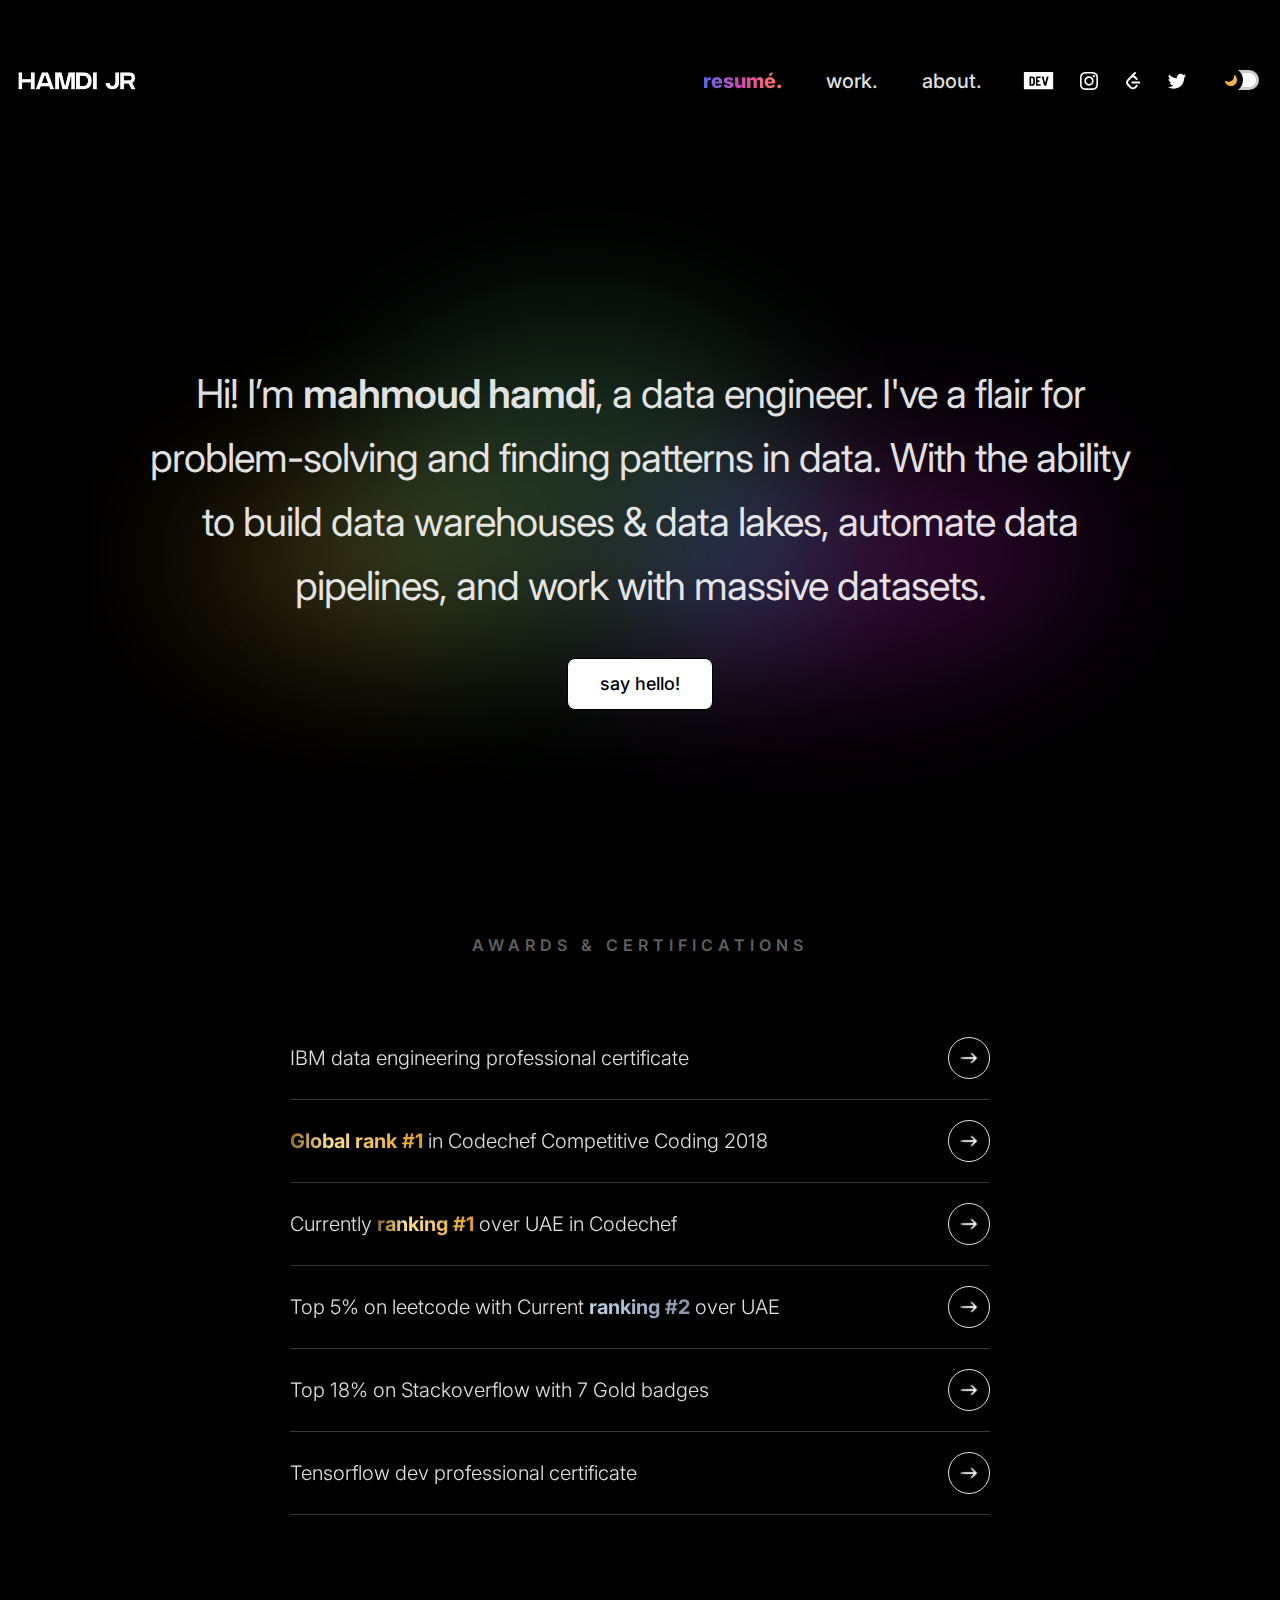
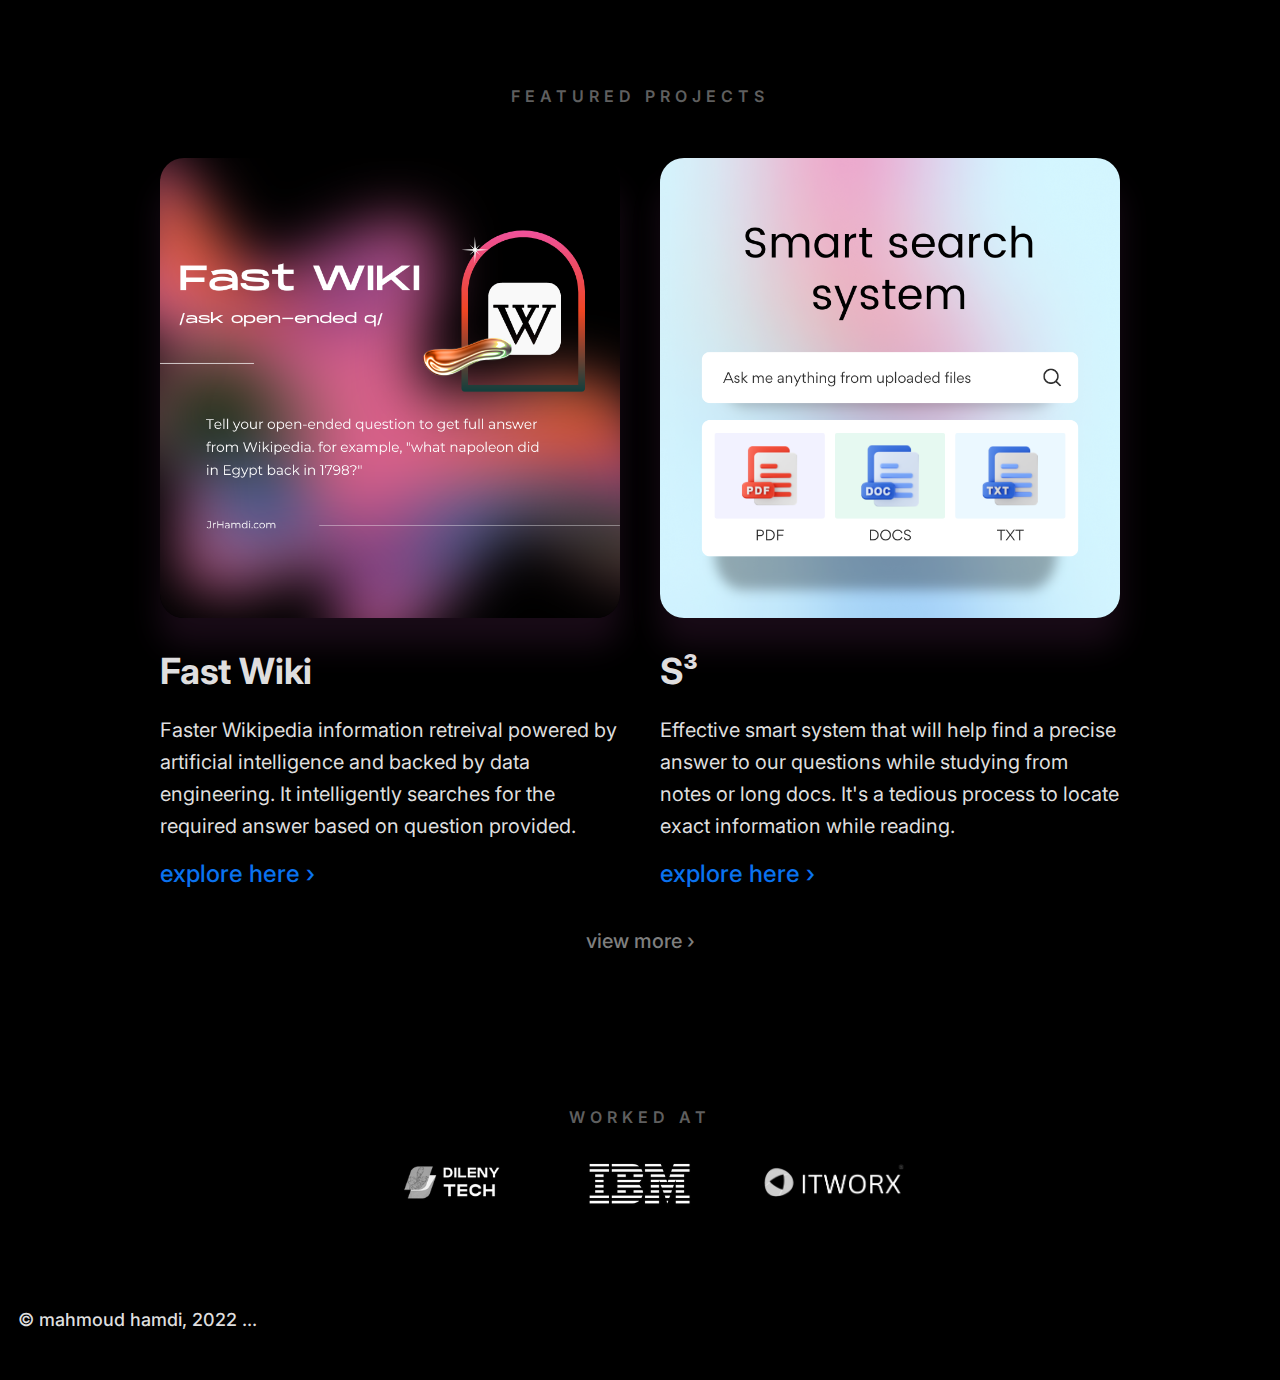
==== portfolio/index.html @ 4c2a1a15 "first commit" ====
<!DOCTYPE html>
<html lang="en">

<head>
  <meta charSet="utf-8">
  <meta http-equiv="x-ua-compatible" content="ie=edge">
  <meta name="viewport" content="width=device-width, initial-scale=1, shrink-to-fit=no">
  <style data-href="/styles.932ca97d5b277d917870.css" id="gatsby-global-css">
    @import url(https://fonts.googleapis.com/css2?family=Inter:wght@300;400;500;600;800;900&display=swap);

    :root {
      --emo: cubic-bezier(.4, 0, .2, 1);
      --emo-in-out: cubic-bezier(.4, 0, .2, 1);
      --emo-out: cubic-bezier(0, .2, .2, 1)
    }

    body {
      --bg: #000;
      --textNormal: hsla(0, 0%, 100%, 0.88);
      --textTitle: #fff;
      --textLink: #ff0;
      --brand: url(images/realvjy-black.png) top right/112px 21px no-repeat;
      --hr: hsla(0, 0%, 100%, 0.2);

      background-color: var(--bg);
      --image-filter: invert(1);
      --native: #fff;
      --border-alpha: rgba(0, 0%, 100%, 0.1)
    }

    body.dark {
      -webkit-font-smoothing: antialiased;
      --bg: #fff;
      --textNormal: #222;
      --textTitle: #222;
      --textLink: #00f;
      --brand: url(images/realvjy-white.png) top right/112px 21px no-repeat;
      --hr: rgba(0, 0, 0, 0.2);

      --image-filter: invert(0);
      --native: #000;
      --border-alpha: hsla(0, 0, 0, 0.1)
    }

    a,
    abbr,
    acronym,
    address,
    applet,
    article,
    aside,
    audio,
    b,
    big,
    blockquote,
    body,
    canvas,
    caption,
    center,
    cite,
    code,
    dd,
    del,
    details,
    dfn,
    div,
    dl,
    dt,
    em,
    embed,
    fieldset,
    figcaption,
    figure,
    footer,
    form,
    h1,
    h2,
    h3,
    h4,
    h5,
    h6,
    header,
    hgroup,
    html,
    i,
    iframe,
    img,
    ins,
    kbd,
    label,
    legend,
    li,
    mark,
    menu,
    nav,
    object,
    ol,
    output,
    p,
    pre,
    q,
    ruby,
    s,
    samp,
    section,
    small,
    span,
    strike,
    strong,
    sub,
    summary,
    sup,
    table,
    tbody,
    td,
    tfoot,
    th,
    thead,
    time,
    tr,
    tt,
    u,
    ul,
    var,
    video {
      margin: 0;
      padding: 0;
      border: 0;
      font-size: 100%;
      font: inherit;
      color: var(--textNormal);
      vertical-align: baseline
    }

    article,
    aside,
    details,
    figcaption,
    figure,
    footer,
    header,
    hgroup,
    menu,
    nav,
    section {
      display: block
    }

    body {
      line-height: 1
    }

    ol,
    ul {
      list-style: none
    }

    blockquote,
    q {
      quotes: none
    }

    blockquote:after,
    blockquote:before,
    q:after,
    q:before {
      content: "";
      content: none
    }

    table {
      border-collapse: collapse;
      border-spacing: 0
    }

    body,
    html {
      font-family: Inter, sans-serif;
      font-weight: 300;
      width: 100%;
      height: 100%
    }

    h1,
    h2,
    h3,
    h4,
    h5,
    h6 {
      line-height: 120%
    }

    p {
      line-height: 160%
    }

    a {
      text-decoration: none;
      transition: all .2s ease
    }

    img {
      vertical-align: middle
    }

    .gradient {
      background-size: 100%;
      background-repeat: repeat;
      display: inline-block;
      -webkit-background-clip: text;
      -webkit-text-fill-color: transparent;
      -moz-background-clip: text;
      -moz-text-fill-color: transparent
    }

    .gradient.blue {
      background-color: #566cec;
      background-image: linear-gradient(90deg, #4ab1f1, #566cec 25%, #d749af 75%, #ff7c51)
    }

    .gradient.pink {
      background-color: #d749af;
      background-image: linear-gradient(90deg, #566cec, #d749af 25%, #ff7c51 75%, #f2b14d)
    }

    .gradient.orange {
      background-color: #ff7c51;
      background-image: linear-gradient(90deg, #d749af, #ff7c51 25%, #f2b14d 75%, #6bbba6)
    }

    .gradient.yellow {
      background-color: #6bbba6;
      background-image: linear-gradient(90deg, #ff7c51, #f2b14d 25%, #6bbba6 75%, #4ab1f1)
    }

    .gradient.nft {
      background-color: #6bbba6;
      background-image: linear-gradient(90deg, #566cec, #d749af 50%, #ff7c51);
      font-weight: 800
    }

    .container {
      max-width: 1440px;
      margin: 0 auto;
      position: relative
    }

    @media (max-width:48rem) {
      .container {
        width: 100%
      }
    }

    section {
      position: relative
    }

    .animated {
      display: flex;
      align-items: center;
      justify-content: center
    }

    .animated span {
      opacity: 0;
      overflow: hidden;
      position: absolute;
      width: 100%;
      height: 100%;
      vertical-align: middle;
      text-align: center;
      left: 0;
      top: 0;
      -webkit-animation: topToBottom 8s infinite;
      animation: topToBottom 8s infinite
    }

    .animated span:nth-child(2) {
      -webkit-animation-delay: 2s;
      animation-delay: 2s
    }

    .animated span:nth-child(3) {
      -webkit-animation-delay: 4s;
      animation-delay: 4s
    }

    .animated span:nth-child(4) {
      -webkit-animation-delay: 6s;
      animation-delay: 6s
    }

    @-webkit-keyframes topToBottom {

      0%,
      20% {
        opacity: 1
      }

      20.01%,
      to {
        opacity: 0
      }
    }

    @keyframes topToBottom {

      0%,
      20% {
        opacity: 1
      }

      20.01%,
      to {
        opacity: 0
      }
    }

    .hero {
      background: url(fonts/g-bg.svg) 50% no-repeat;
      background-size: 1100px auto;
      padding-bottom: 120px
    }

    @media (max-width:30rem) {
      .hero {
        padding-bottom: 50px;
        background-size: 800px auto
      }
    }

    .hero .hero-wrap {
      text-align: center;
      padding: 24px
    }

    .hero .hero-wrap .tagline {
      position: relative;
      display: block;
      height: 200px
    }

    @media (max-width:30rem) {
      .hero .hero-wrap .tagline {
        height: 120px
      }
    }

    .hero .hero-wrap .tagline .title {
      font-size: 140px;
      display: block;
      height: auto;
      position: relative;
      font-weight: 800;
      height: 100%;
      line-height: 200px;
      letter-spacing: -4px
    }

    @media (max-width:30rem) {
      .hero .hero-wrap .tagline .title {
        font-size: 54px;
        letter-spacing: -2px;
        line-height: 120px
      }
    }

    .hero .hero-wrap .short-info p {
      font-size: 40px;
      max-width: 1000px;
      margin: 0 auto;
      letter-spacing: -1px;
      line-height: 160%;
      font-weight: 400
    }

    @media (max-width:30rem) {
      .hero .hero-wrap .short-info p {
        font-size: 20px;
        letter-spacing: -.5px
      }
    }

    .hero .hero-wrap .short-info p a {
      font-weight: 600
    }

    .hero .hero-wrap .short-info p a:hover {
      opacity: .8
    }

    .header_section {
      padding-top: 24px
    }

    .header_section nav {
      display: flex;
      justify-content: space-between;
      padding: 40px 18px;
      align-items: center
    }

    @media (max-width:30rem) {
      .header_section nav {
        justify-content: center;
        flex-wrap: wrap;
        padding: 20px 18px
      }
    }

    .header_section nav .brand {
      padding: 6px 0
    }

    .header_section nav .brand path.col-native {
      transition: 1s;
      fill: var(--native)
    }

    .header_section nav .brand svg {
      transition: all .25s cubic-bezier(.02, .01, .47, 1);
      height: 22px;
      width: auto;
      fill: var(--native)
    }

    .header_section nav .brand svg use {
      transition: 3s;
      opacity: 0
    }

    .header_section nav .brand svg:hover use {
      opacity: 1
    }

    .header_section nav .brand svg .native-logo path {
      fill: var(--native)
    }

    .header_section nav .brand svg .native-logo:hover {
      opacity: 0
    }

    .header_section nav .brand svg .gradient-logo {
      transition: all .25s cubic-bezier(.02, .01, .47, 1);
      opacity: 0
    }

    .header_section nav .brand svg .gradient-logo:hover {
      opacity: 1
    }

    .header_section nav .brand img {
      height: 22px;
      -webkit-filter: var(--image-filter);
      filter: var(--image-filter);
      transition: all .25s cubic-bezier(.02, .01, .47, 1)
    }

    .header_section nav .brand:hover {
      opacity: .9
    }

    .header_section nav .menu {
      display: flex;
      justify-content: space-between;
      vertical-align: middle;
      align-items: center
    }

    @media (max-width:30rem) {
      .header_section nav .menu {
        justify-content: center;
        flex-wrap: nowrap;
        margin-top: 20px
      }
    }

    .header_section nav .menu ul {
      padding: 0;
      font-size: 0;
      display: flex;
      justify-content: center
    }

    .header_section nav .menu ul>li {
      display: list-item;
      font-weight: 500
    }

    .header_section nav .menu ul>li a {
      display: block
    }

    .header_section nav .menu ul>li.active {
      font-weight: 700
    }

    .header_section nav .menu .menu-links {
      overflow: hidden
    }

    .header_section nav .menu .menu-links li {
      font-size: 20px;
      line-height: normal;
      margin: 0 22px
    }

    @media (max-width:30rem) {
      .header_section nav .menu .menu-links li {
        margin: 0 12px
      }
    }

    .header_section nav .menu .menu-links li a {
      line-height: normal
    }

    .header_section nav .menu .menu-links li a:hover {
      opacity: .7
    }

    @media (max-width:30rem) {
      .header_section nav .menu .menu-social {
        position: fixed;
        bottom: 0;
        z-index: 1111;
        background: var(--bg);
        width: 100%;
        padding: 16px;
        margin-top: 20px;
        box-shadow: 0 24px 48px rgba(0, 0, 0, .18)
      }
    }

    .header_section nav .menu .menu-social li a {
      line-height: 0;
      margin-left: 12px;
      padding: 7px;
      opacity: 1
    }

    @media (max-width:30rem) {
      .header_section nav .menu .menu-social li a {
        padding: 12px
      }
    }

    .header_section nav .menu .menu-social li a img {
      height: 18px;
      -webkit-filter: var(--image-filter);
      filter: var(--image-filter)
    }

    .header_section nav .menu .menu-social li a:hover {
      opacity: .7
    }

    .intro-image {
      position: absolute;
      bottom: 0;
      right: 0;
      width: 50%;
      overflow: hidden;
      z-index: -1
    }

    .intro-image img {
      width: 100%
    }

    .btns {
      margin-top: 40px
    }

    .btns.h-btns {
      display: flex
    }

    .btns .btn {
      display: inline-block;
      padding: 16px 32px;
      font-family: Inter, sans-serif;
      font-weight: 500;
      font-size: 18px;
      color: var(--bg);
      background: var(--native);
      border: 1px solid #000;
      border-radius: 8px
    }

    .btns .btn:hover {
      background: #fff;
      color: #000
    }

    @media (max-width:30rem) {
      .btns.h-btns {
        flex-direction: column;
        margin-top: 30px
      }

      .btns.h-btns .btn {
        width: -webkit-fit-content;
        width: -moz-fit-content;
        width: fit-content;
        margin-bottom: 20px
      }
    }

    .general,
    .nfts,
    .story {
      margin-bottom: 100px
    }

    .work .work-wrap {
      display: flex;
      flex-flow: wrap;
      align-items: center
    }

    .work .work-wrap .perm-box {
      max-width: 700px;
      margin: 0 auto
    }

    .work .work-wrap .perm-box .perm {
      padding: 20px 48px;
      margin-top: 50px
    }

    .work .work-wrap .perm-box .perm h1 {
      font-size: 36px;
      font-weight: 600;
      font-family: Inter, sans-serif;
      line-height: 130%;
      transition-timing-function: cubic-bezier(.4, 0, .2, 1);
      transition-property: color;
      transition-duration: .5s
    }

    @media (max-width:30rem) {
      .work .work-wrap .perm-box .perm h1 {
        font-size: 24px
      }
    }

    .work .work-wrap .perm-box .perm p {
      font-size: 20px;
      line-height: 150%;
      margin-top: 16px;
      margin-bottom: 12px;
      transition-timing-function: cubic-bezier(.4, 0, .2, 1);
      transition-property: -webkit-transform;
      transition-property: transform;
      transition-property: transform, -webkit-transform;
      transition-duration: .5s
    }

    @media (max-width:30rem) {
      .work .work-wrap .perm-box .perm p {
        font-size: 16px
      }
    }

    .work .work-wrap .story-box {
      max-width: 700px;
      margin: 0 auto
    }

    .work .work-wrap .story-box .story-title .article {
      display: block;
      padding: 48px;
      margin-bottom: 10px;
      border: 1px solid transparent;
      transition-timing-function: cubic-bezier(.4, 0, .2, 1);
      transition-property: border;
      transition-duration: .5s
    }

    @media (max-width:30rem) {
      .work .work-wrap .story-box .story-title .article {
        padding: 36px
      }
    }

    .work .work-wrap .story-box .story-title .article h1 {
      font-size: 36px;
      font-weight: 600;
      font-family: Inter, sans-serif;
      line-height: 130%;
      transition-timing-function: cubic-bezier(.4, 0, .2, 1);
      transition-property: color;
      transition-duration: .5s
    }

    @media (max-width:30rem) {
      .work .work-wrap .story-box .story-title .article h1 {
        font-size: 24px
      }
    }

    .work .work-wrap .story-box .story-title .article p {
      font-size: 20px;
      line-height: 150%;
      margin-top: 16px;
      margin-bottom: 12px;
      transition-timing-function: cubic-bezier(.4, 0, .2, 1);
      transition-property: -webkit-transform;
      transition-property: transform;
      transition-property: transform, -webkit-transform;
      transition-duration: .5s
    }

    @media (max-width:30rem) {
      .work .work-wrap .story-box .story-title .article p {
        font-size: 16px
      }
    }

    .work .work-wrap .story-box .story-title .article .meta {
      display: flex;
      flex-direction: row
    }

    .work .work-wrap .story-box .story-title .article .meta h4 {
      color: rgba(0, 0, 0, .3);
      font-size: 16px;
      font-weight: 400
    }

    @media (max-width:30rem) {
      .work .work-wrap .story-box .story-title .article .meta h4 {
        font-size: 12px
      }
    }

    .work .work-wrap .story-box .story-title .article:hover {
      background: var(--bg);
      border: 1px solid var(--border-alpha)
    }

    .work .work-wrap .story-box .story-title .article:hover h1 {
      color: #0a72ef
    }

    .work .work-wrap .work-box {
      width: 33.33%
    }

    @media (max-width:30rem) {
      .work .work-wrap .work-box {
        width: 100%
      }
    }

    .work .work-wrap .work-box .work-title {
      padding: 24px 18px
    }

    .work .work-wrap .work-box .work-title .thumb {
      display: block;
      position: relative;
      transition: all .3s var(--emo-in-out) !important
    }

    .work .work-wrap .work-box .work-title .thumb img {
      width: 100%;
      border-radius: 24px
    }

    .work .work-wrap .work-box .work-title .thumb .work-sum {
      position: absolute;
      top: 0;
      right: 0;
      height: 100%;
      width: 100%;
      display: flex;
      justify-content: center;
      flex-direction: column
    }

    .work .work-wrap .work-box .work-title .thumb .work-sum .txt {
      padding: 0 12px;
      text-align: center;
      line-height: 110px;
      opacity: 0;
      transition: all .3s var(--emo-in-out) !important
    }

    .work .work-wrap .work-box .work-title .thumb .work-sum .txt h3 {
      font-size: 28px;
      color: #fff;
      font-weight: 500;
      margin-bottom: 5px;
      font-family: Inter, sans-serif;
      letter-spacing: -1px
    }

    .work .work-wrap .work-box .work-title .thumb .work-sum .txt h4 {
      font-weight: 300;
      color: #fff;
      font-size: 22px;
      margin-top: 5px
    }

    .work .work-wrap .work-box .work-title .thumb .work-sum .txt span {
      color: #fff
    }

    .work .work-wrap .work-box .work-title .thumb:hover {
      -webkit-transform: scale3d(1.06, 1.06, 1.06);
      transform: scale3d(1.06, 1.06, 1.06);
      z-index: 1000;
      position: relative;
      background: none
    }

    .work .work-wrap .work-box .work-title .thumb:hover img {
      -webkit-filter: brightness(.4);
      filter: brightness(.4);
      box-shadow: 0 32px 64px rgba(0, 0, 0, .3)
    }

    .work .work-wrap .work-box .work-title .thumb:hover .txt {
      line-height: 130%;
      opacity: 1
    }

    .section-info {
      padding: 18px;
      text-align: center;
      margin-bottom: 60px
    }

    @media (max-width:30rem) {
      .section-info {
        margin-bottom: 20px
      }
    }

    .section-info h1 {
      font-family: Inter, sans-serif;
      font-weight: 800;
      font-size: 100px;
      letter-spacing: -5px;
      margin-bottom: 20px;
      margin-top: 100px
    }

    @media (max-width:30rem) {
      .section-info h1 {
        font-size: 48px;
        margin-top: 30px;
        letter-spacing: -1px
      }
    }

    .section-info p {
      font-size: 28px;
      line-height: 160%;
      max-width: 800px;
      font-weight: 400;
      letter-spacing: -.5px;
      margin: 24px auto 0
    }

    @media (max-width:30rem) {
      .section-info p {
        font-size: 20px
      }
    }

    .footer-wrap {
      padding: 50px 18px;
      display: flex;
      justify-content: space-between
    }

    .footer-wrap .credit h4,
    .footer-wrap .quote h4 {
      font-weight: 500;
      font-size: 18px
    }

    .footer-wrap .quote h4 {
      color: #5f5f5f
    }

    @media (max-width:30rem) {
      .footer-wrap {
        justify-content: center;
        flex-wrap: wrap;
        flex-direction: column;
        text-align: center
      }

      .footer-wrap .credit {
        margin-bottom: 20px
      }
    }

    .story-sub {
      max-width: 700px;
      margin: 30px auto
    }

    .story-sub .see-all {
      padding: 10px 48px 48px;
      text-align: center;
      justify-content: center;
      margin: 0
    }

    .story-sub .see-all .btn {
      margin: 0
    }

    .story-sub .form {
      padding: 48px;
      border: 1px solid var(--border-alpha);
      box-shadow: 0 24px 48px rgba(0, 0, 0, .1);
      border-radius: 24px
    }

    .story-sub .form .newsletter {
      display: flex;
      flex-direction: row;
      margin-top: 30px
    }

    @media (max-width:30rem) {
      .story-sub .form .newsletter {
        flex-direction: column
      }
    }

    .story-sub .form .newsletter .mc-field-group {
      width: 70%
    }

    @media (max-width:30rem) {
      .story-sub .form .newsletter .mc-field-group {
        width: 100%
      }
    }

    .story-sub .form .newsletter .mc-field-group .inputbox {
      width: 100%;
      display: flex
    }

    .story-sub .form .newsletter .mc-field-group .inputbox .email {
      padding: 16px 24px;
      border-top-left-radius: 12px;
      border-bottom-left-radius: 12px;
      font-family: Inter, sans-serif;
      font-weight: 400;
      font-size: 20px;
      border: 1px solid #ccc;
      resize: vertical;
      color: #000;
      width: 100%;
      flex-grow: 1;
      -webkit-appearance: none;
      appearance: none
    }

    .story-sub .form .newsletter .sub-action {
      display: block;
      width: 30%
    }

    @media (max-width:30rem) {
      .story-sub .form .newsletter .sub-action {
        width: 100%
      }
    }

    .story-sub .form .newsletter .sub-action .sub-button {
      padding: 16px 24px;
      font-family: Inter, sans-serif;
      font-weight: 400;
      border-top-right-radius: 12px;
      border-bottom-right-radius: 12px;
      font-size: 20px;
      width: 100%;
      background-color: var(--native);
      color: var(--bg);
      border: 1px solid var(--native);
      -webkit-appearance: none;
      appearance: none;
      cursor: pointer
    }

    @media (max-width:30rem) {
      .story-sub .form .newsletter .sub-action .sub-button {
        margin-top: 20px
      }
    }

    .story-sub .form h1 {
      font-size: 40px;
      font-weight: 700;
      font-family: Inter, sans-serif;
      line-height: 130%;
      letter-spacing: -2px;
      transition-timing-function: cubic-bezier(.4, 0, .2, 1);
      transition-property: color;
      transition-duration: .5s
    }

    @media (max-width:30rem) {
      .story-sub .form h1 {
        font-size: 32px
      }
    }

    .story-sub .form p {
      font-size: 22px;
      line-height: 150%;
      margin-top: 10px
    }

    @media (max-width:30rem) {
      .story-sub .form p {
        font-size: 18px
      }
    }

    .blue-link {
      font-weight: 600
    }

    .blue-link:hover {
      background: transparent;
      color: #0a72ef
    }

    .normal-link,
    strong {
      font-weight: 600
    }

    .social-profile {
      margin-top: 20px;
      margin-bottom: 40px
    }

    .social-profile .contact-social {
      display: flex;
      justify-content: space-between
    }

    @media (max-width:30rem) {
      .social-profile .contact-social {
        flex-wrap: wrap;
        justify-content: center
      }
    }

    .social-profile .contact-social>li {
      display: inline-flex;
      margin-top: 10px
    }

    .social-profile .contact-social>li a {
      display: block;
      padding: 10px
    }

    .social-profile .contact-social>li a img {
      width: 30px;
      transition: all .25s cubic-bezier(.02, .01, .47, 1);
      -webkit-filter: var(--image-filter);
      filter: var(--image-filter)
    }

    @media (max-width:30rem) {
      .social-profile .contact-social>li a img {
        width: 24px
      }
    }

    .social-profile .contact-social>li a:hover {
      opacity: .8
    }

    main {
      min-height: 100vh;
      display: flex;
      flex-direction: column;
      position: relative
    }

    .error-box {
      padding: 18px;
      text-align: center
    }

    .error-box h1 {
      font-size: 54px;
      font-family: Inter, sans-serif;
      margin: 24px
    }

    @media (max-width:30rem) {
      .error-box h1 {
        font-size: 40px
      }
    }

    .error-box h1 p {
      line-height: 160%
    }

    .error-box img {
      width: 100%
    }

    .contact-box {
      margin: 0 auto
    }

    .cover-img {
      width: 100%
    }

    .general .general-wrap .other-work {
      padding-top: 48px;
      text-align: center;
      margin-top: 100px
    }

    .general .general-wrap .other-work ul {
      display: flex;
      justify-content: center;
      margin-top: 24px
    }

    @media (max-width:30rem) {
      .general .general-wrap .other-work ul {
        flex-direction: column
      }
    }

    .general .general-wrap .other-work ul>li {
      flex-direction: row;
      margin: 12px;
      font-size: 24px;
      font-weight: 600
    }

    .general .general-wrap .other-work h1 {
      font-size: 18px;
      font-weight: 500
    }

    .general .general-wrap .text-box {
      max-width: 700px;
      margin: 0 auto
    }

    .general .general-wrap .text-box .text {
      padding: 20px 48px
    }

    .general .general-wrap .text-box .text h3 {
      font-size: 22px;
      margin-top: 32px;
      margin-bottom: 18px
    }

    .general .general-wrap .text-box .text p {
      font-size: 20px;
      line-height: 170%;
      margin-bottom: 24px
    }

    .general .general-wrap .text-box .text p a {
      font-weight: 600
    }

    .general .general-wrap .text-box .text ul li {
      padding: 4px 0
    }

    .general .general-wrap .text-box .text ul li a {
      line-height: 150%;
      font-weight: 600;
      background: none;
      font-size: 22px
    }

    .general .general-wrap .text-box .text ul li a img {
      margin-right: 8px;
      height: 20px;
      width: 20px;
      vertical-align: middle;
      -webkit-filter: var(--image-filter);
      filter: var(--image-filter)
    }

    .general .general-wrap .text-box .text ul li a:hover {
      color: #0a72ef
    }

    .general .general-wrap .screen-wrap {
      margin-bottom: 48px
    }

    .general .general-wrap .screen-wrap img {
      width: 100%;
      border-radius: 20px;
      box-shadow: 0 24px 48px rgba(0, 0, 0, .18)
    }

    .general .general-wrap .screen-wrap .caption-text {
      max-width: 700px;
      margin: 100px auto 0
    }

    .general .general-wrap .screen-wrap .caption-text h4 {
      font-size: 24px;
      padding: 20px 48px
    }

    .general .general-wrap .screen-wrap .screens {
      display: flex;
      flex-flow: wrap;
      align-items: center;
      justify-content: center
    }

    .general .general-wrap .screen-wrap .screens .screen-full {
      padding: 20px
    }

    .general .general-wrap .screen-wrap .screens .screen-box {
      width: 25%
    }

    @media (max-width:30rem) {
      .general .general-wrap .screen-wrap .screens .screen-box {
        width: 100%
      }
    }

    .general .general-wrap .screen-wrap .screens .screen-box .mock {
      padding: 20px
    }

    .featured,
    .worked {
      display: flex;
      align-items: center;
      max-width: 1000px;
      position: relative;
      margin: 50px auto
    }

    @media (max-width:30rem) {

      .featured,
      .worked {
        margin-top: 24px
      }
    }

    .featured h4,
    .worked h4 {
      font-size: 16px;
      text-transform: uppercase;
      letter-spacing: 5px;
      font-weight: 600;
      margin-top: 32px;
      margin-bottom: 32px;
      text-align: center;
      color: #5f5f5f
    }

    @media (max-width:30rem) {

      .featured h4,
      .worked h4 {
        font-size: 14px;
        margin-bottom: 20px
      }
    }

    .featured .companies h3,
    .worked .companies h3 {
      position: absolute;
      font-size: 32px;
      font-weight: 900;
      z-index: 1;
      left: 50%;
      letter-spacing: -.5px;
      -webkit-transform: translate(-50%, 5px) scale(.95);
      transform: translate(-50%, 5px) scale(.95);
      opacity: 0;
      transition: .7s cubic-bezier(.19, 1, .22, 1);
      line-height: 130%
    }

    .featured .companies ul,
    .worked .companies ul {
      display: flex;
      flex-wrap: wrap;
      align-items: center;
      flex-direction: row;
      transition: all .25s cubic-bezier(.02, .01, .47, 1)
    }

    @media (max-width:30rem) {

      .featured .companies ul,
      .worked .companies ul {
        flex-direction: column
      }
    }

    .featured .companies ul li,
    .worked .companies ul li {
      display: block
    }

    @media (max-width:30rem) {

      .featured .companies ul li,
      .worked .companies ul li {
        margin-bottom: 20px
      }
    }

    .featured .companies ul li img,
    .worked .companies ul li img {
      height: 50px;
      margin-left: 24px;
      margin-right: 24px;
      -webkit-filter: var(--image-filter);
      filter: var(--image-filter)
    }

    @media (max-width:30rem) {

      .featured .companies ul li img,
      .worked .companies ul li img {
        height: 28px
      }
    }

    .featured .companies:hover h3,
    .worked .companies:hover h3 {
      opacity: 1;
      -webkit-transform: translate(-50%, 5px) scale(1);
      transform: translate(-50%, 5px) scale(1)
    }

    .featured .companies:hover ul,
    .worked .companies:hover ul {
      -webkit-transform: scale(.95);
      transform: scale(.95);
      opacity: .5;
      -webkit-filter: blur(15px);
      filter: blur(15px)
    }

    .featured .projects,
    .worked .projects {
      display: flex;
      flex-wrap: wrap
    }

    .featured .projects .project-box,
    .worked .projects .project-box {
      width: 50%;
      flex-direction: column
    }

    @media (max-width:30rem) {

      .featured .projects .project-box,
      .worked .projects .project-box {
        width: 100%
      }
    }

    .featured .projects .project-box .p-wrap,
    .worked .projects .project-box .p-wrap {
      padding: 20px;
      position: relative
    }

    .featured .projects .project-box .p-wrap .new-tag,
    .worked .projects .project-box .p-wrap .new-tag {
      position: absolute;
      top: 40px;
      left: 8px;
      background-color: #566cec;
      background-image: linear-gradient(90deg, #4ab1f1, #566cec 25%, #d749af 75%, #ff7c51);
      color: #fff;
      font-size: 20px;
      font-weight: 700;
      padding: 8px;
      letter-spacing: 4px;
      border-radius: 0 8px 8px 0
    }

    .featured .projects .project-box .p-wrap img,
    .worked .projects .project-box .p-wrap img {
      width: 100%;
      position: relative;
      border-radius: 24px
    }

    .featured .projects .project-box .p-wrap img.bloo,
    .worked .projects .project-box .p-wrap img.bloo {
      box-shadow: 0 28px 32px rgba(125, 216, 255, .3)
    }

    .featured .projects .project-box .p-wrap img.bloo:hover,
    .worked .projects .project-box .p-wrap img.bloo:hover {
      box-shadow: 0 32px 50px rgba(125, 216, 255, .3)
    }

    .featured .projects .project-box .p-wrap img.tdicons,
    .worked .projects .project-box .p-wrap img.tdicons {
      box-shadow: 0 28px 32px rgba(243, 104, 229, .1)
    }

    .featured .projects .project-box .p-wrap img.tdicons:hover,
    .worked .projects .project-box .p-wrap img.tdicons:hover {
      box-shadow: 0 32px 50px rgba(243, 104, 229, .3)
    }

    .featured .projects .project-box .p-wrap img.allura,
    .worked .projects .project-box .p-wrap img.allura {
      box-shadow: 0 28px 32px rgba(54, 21, 246, .3)
    }

    .featured .projects .project-box .p-wrap img.allura:hover,
    .worked .projects .project-box .p-wrap img.allura:hover {
      box-shadow: 0 32px 50px rgba(54, 21, 246, .3)
    }

    .featured .projects .project-box .p-wrap img.illlus,
    .worked .projects .project-box .p-wrap img.illlus {
      box-shadow: 0 28px 32px rgba(242, 201, 86, .3)
    }

    .featured .projects .project-box .p-wrap img.illlus:hover,
    .worked .projects .project-box .p-wrap img.illlus:hover {
      box-shadow: 0 32px 50px rgba(242, 201, 86, .3)
    }

    .featured .projects .project-box .p-wrap h3,
    .worked .projects .project-box .p-wrap h3 {
      margin-top: 32px;
      font-size: 36px;
      font-weight: 700;
      letter-spacing: -.2px
    }

    .featured .projects .project-box .p-wrap p,
    .worked .projects .project-box .p-wrap p {
      margin-top: 20px;
      font-size: 20px;
      font-weight: 400;
      margin-bottom: 20px
    }

    .featured .projects .project-box .p-wrap a,
    .worked .projects .project-box .p-wrap a {
      margin-top: 40px;
      font-size: 24px;
      font-weight: 500;
      color: #0a72ef
    }

    .featured .projects .project-box .p-wrap a:hover,
    .worked .projects .project-box .p-wrap a:hover {
      opacity: .7
    }

    .announce-wrapper .an-details {
      text-align: center;
      padding: 8px 18px
    }

    .announce-wrapper .an-details p {
      color: #fff;
      font-size: 18px;
      line-height: 150%;
      font-weight: 400
    }

    .announce-wrapper .an-details p a {
      color: #fff;
      text-decoration: none
    }

    .announce-wrapper .an-details p a strong {
      font-weight: 600
    }

    .announce-wrapper .an-details p img {
      height: 58px;
      vertical-align: middle
    }

    @media (max-width:30rem) {
      .announce-wrapper .an-details p img {
        display: block;
        margin: 0 auto
      }
    }

    .announce-wrapper.designletter {
      background: #0d38ce
    }

    .announce-wrapper.designletter img {
      height: 22px !important;
      vertical-align: middle
    }

    .announce-wrapper.designletter a:hover {
      background: none
    }

    .announce-wrapper.designletter span {
      color: #fff
    }

    @media (max-width:30rem) {
      .announce-wrapper.designletter span {
        display: none
      }
    }

    .announce-wrapper.ph {
      background: #da552f
    }

    .mode-toggle {
      margin-left: 24px
    }

    @media (max-width:30rem) {
      .mode-toggle {
        margin-left: 12px
      }
    }

    .mode-toggle input[type=checkbox] {
      width: 38px;
      height: 20px;
      background-color: #fff;
      -webkit-appearance: none;
      border-radius: 24px;
      border: 3px solid rgba(0, 0, 0, .2);
      outline: none;
      position: relative;
      font-weight: bolder;
      font-size: 22px
    }

    .mode-toggle input[type=checkbox]:before {
      content: "";
      position: absolute;
      width: 24px;
      height: 24px;
      line-height: 24px;
      text-align: center;
      border-radius: 50%;
      background-color: #000;
      background-image: url(fonts/moon.svg);
      background-repeat: no-repeat;
      background-position: 50%;
      left: -5px;
      top: -5px;
      transition-duration: .5s
    }

    .mode-toggle input:checked[type=checkbox] {
      background-color: rgba(86, 108, 236, .3);
      border: 3px solid rgba(86, 108, 236, .4)
    }

    .mode-toggle input:checked[type=checkbox]:before {
      content: "";
      background-color: #566cec;
      box-shadow: 0 0 8px rgba(242, 177, 77, .8);
      left: 12px;
      transition-duration: .5s;
      color: #555
    }

    .nfts .platform-list {
      justify-content: space-between;
      vertical-align: middle;
      align-items: center;
      margin-top: 16px
    }

    .nfts .platform-list ul {
      display: inline-flex;
      flex-wrap: wrap;
      align-items: center;
      text-align: center
    }

    .nfts .platform-list ul li {
      font-size: 20px;
      font-weight: 500;
      text-align: center
    }

    @media (max-width:30rem) {
      .nfts .platform-list ul li {
        font-size: 16px
      }
    }

    .nfts .platform-list ul li a {
      padding: 16px;
      vertical-align: middle;
      opacity: .7;
      display: flex;
      flex-direction: row
    }

    @media (max-width:30rem) {
      .nfts .platform-list ul li a {
        flex-direction: column;
        font-size: 14px;
        padding: 8px;
        letter-spacing: -.3px
      }
    }

    .nfts .platform-list ul li a img {
      height: 21px;
      margin-right: 8px;
      -webkit-filter: var(--image-filter);
      filter: var(--image-filter)
    }

    @media (max-width:30rem) {
      .nfts .platform-list ul li a img {
        height: 18px
      }
    }

    .nfts .platform-list ul li a:hover {
      opacity: 1
    }

    .nfts .nft-wrap {
      display: flex;
      flex-flow: wrap;
      align-items: center
    }

    .nfts .nft-wrap .nft-box {
      width: 33.33%
    }

    @media (max-width:30rem) {
      .nfts .nft-wrap .nft-box {
        width: 100%
      }
    }

    .nfts .nft-wrap .nft-box .nft-title {
      padding: 24px 18px
    }

    .nfts .nft-wrap .nft-box .nft-title .thumb {
      display: block;
      position: relative;
      transition: all .3s var(--emo-in-out) !important
    }

    .nfts .nft-wrap .nft-box .nft-title .thumb img {
      width: 100%;
      border-radius: 24px;
      transition: all .2s ease
    }

    .nfts .nft-wrap .nft-box .nft-title .thumb img:hover {
      -webkit-filter: brightness(.85);
      filter: brightness(.85);
      box-shadow: 0 32px 64px rgba(0, 0, 0, .05)
    }

    .nfts .nft-wrap .nft-box .nft-title .thumb .nft-sum {
      height: 100%;
      width: 100%;
      display: flex;
      justify-content: center;
      flex-direction: column
    }

    .nfts .nft-wrap .nft-box .nft-title .thumb .nft-sum .txt {
      padding: 16px 0;
      transition: all .3s var(--emo-in-out) !important
    }

    .nfts .nft-wrap .nft-box .nft-title .thumb .nft-sum .txt h5 {
      font-weight: 500;
      color: var(--textNormal);
      font-size: 16px;
      line-height: 130%;
      opacity: .8
    }

    .nfts .nft-wrap .nft-box .nft-title .thumb .nft-sum .txt h5 span {
      color: rgba(95, 95, 95, .8)
    }

    .nfts .nft-wrap .nft-box .nft-title .thumb .nft-sum .txt h2 {
      font-size: 28px;
      color: var(--textNormal);
      font-weight: 800;
      font-family: Inter, sans-serif;
      letter-spacing: -1px;
      line-height: 130%;
      margin-top: 4px
    }

    .nfts .nft-wrap .nft-box .nft-title .thumb .nft-sum .txt h4 {
      font-weight: 500;
      color: var(--textNormal);
      font-size: 18px;
      margin-top: 4px;
      opacity: .8
    }

    .nfts .nft-wrap .nft-box .nft-title .thumb .nft-sum .txt h4 span {
      font-weight: 700;
      opacity: 1 !important
    }

    .nfts .nft-wrap .nft-box .nft-title .thumb:hover {
      z-index: 1000;
      position: relative;
      background: none
    }

    .promotion {
      padding: 24px 20px
    }

    .promotion a {
      transition: all .2s ease
    }

    @media (max-width:30rem) {
      .promotion a .web-promo {
        display: none
      }
    }

    .promotion a .mobile-promo {
      display: none
    }

    @media (max-width:30rem) {
      .promotion a .mobile-promo {
        display: block
      }
    }

    .promotion a img {
      width: 100%;
      border-radius: 12px
    }

    .promotion a:hover img {
      -webkit-transform: scale3d(1.01, 1.01, 1.01);
      transform: scale3d(1.01, 1.01, 1.01)
    }

    .more {
      padding: 25px;
      margin: auto;
    }

    .more a {
      margin-top: 40px;
      font-size: 20px;
      font-weight: 500;
      color: #7f7f7f
    }

    .more a:hover {
      opacity: .7
    }






    .s-center {
      display: -webkit-box;
      display: -webkit-flex;
      display: -ms-flexbox;
      display: flex;
      margin-bottom: 70px;
      -webkit-box-pack: center;
      -webkit-justify-content: center;
      -ms-flex-pack: center;
      justify-content: center;
      -webkit-box-align: center;
      -webkit-align-items: center;
      -ms-flex-align: center;
      align-items: center;
    }

    .c-700 {
      width: 100%;
      max-width: 700px;
      min-height: 50px;
    }

    .list-item-wrapper {
      display: -webkit-box;
      display: -webkit-flex;
      display: -ms-flexbox;
      display: flex;
      margin-bottom: 20px;
      -webkit-box-pack: justify;
      -webkit-justify-content: space-between;
      -ms-flex-pack: justify;
      justify-content: space-between;
      -webkit-box-align: center;
      -webkit-align-items: center;
      -ms-flex-align: center;
      align-items: center;
    }

    .list-item-header {
      font-size: 20px;
      line-height: 1.3em;
    }

    .icon-circle {
      display: -webkit-box;
      display: -webkit-flex;
      display: -ms-flexbox;
      display: flex;
      width: 40px;
      height: 40px;
      -webkit-box-pack: center;
      -webkit-justify-content: center;
      -ms-flex-pack: center;
      justify-content: center;
      -webkit-box-align: center;
      -webkit-align-items: center;
      -ms-flex-align: center;
      align-items: center;
      border-style: solid;
      border-width: 1px;
      border-color: var(--textNormal);
      border-radius: 50%;
    }

    .icon {
      width: 20px;
      -webkit-transform: rotate(45deg);
      -ms-transform: rotate(45deg);
      transform: rotate(45deg);
      -webkit-filter: var(--image-filter);
      filter: var(--image-filter)
    }

    .list-item-outer-wrapper {
      position: static;
      display: -webkit-box;
      display: -webkit-flex;
      display: -ms-flexbox;
      display: flex;
      margin-bottom: 20px;
      -webkit-box-orient: vertical;
      -webkit-box-direction: normal;
      -webkit-flex-direction: column;
      -ms-flex-direction: column;
      flex-direction: column;
      color: var(--textNormal);
      text-decoration: none;
      cursor: pointer;
    }

    .line-small {
      position: absolute;
      left: 0%;
      top: auto;
      right: 0%;
      bottom: 0%;
      z-index: 2;
      height: 1px;
      background-color: var(--textNormal);
      opacity: 1;
    }

    .line-outer-wrapper {
      position: relative;
      overflow: hidden;
      margin-bottom: 0px;
    }

    .line-big {
      position: absolute;
      left: 0%;
      top: auto;
      right: 0%;
      bottom: 0%;
      z-index: 2;
      height: 1px;
      background-color: var(--textNormal);
      -webkit-transform: translate(-100%, 0px);
      -ms-transform: translate(-100%, 0px);
      transform: translate(-100%, 0px);
    }

    .line-low-opacity {
      height: 1px;
      background-color: var(--textNormal);
      opacity: 0.25;
    }


    @media screen and (max-width: 991px) {
      .c-700 {
        max-width: 100%;
        padding-right: 40px;
        padding-left: 40px;
      }
    }

    @media screen and (max-width: 767px) {
      .list-item-header {
        font-size: 18px;
      }

      .icon-circle {
        width: 35px;
        height: 35px;
      }
      .icon{
        width: 17px;
        -webkit-filter: var(--image-filter);
        filter: var(--image-filter)
      }
    }

    @media screen and (max-width: 479px) {
      .list-item-header {
        font-size: 11px;
      }
    #gold{
      display:inline-block;
    background: black;
    background: linear-gradient(135deg,red 50%,blue 50%);
    background-clip: text;
    -webkit-background-clip: text;
    -webkit-text-fill-color: transparent;
    }
    }
  </style>
  <meta name="generator" content="Gatsby 2.32.13">
  <link rel="alternate" type="application/rss+xml" href="/rss.xml">
  <link rel="icon" href="images/favicon-32x32.png" type="image/png">
  <link rel="manifest" href="/manifest.webmanifest" crossorigin="anonymous">
  <meta name="theme-color" content="#000000">
  <link rel="apple-touch-icon" sizes="48x48" href="images/icon-48x48.png">
  <link rel="apple-touch-icon" sizes="72x72" href="images/icon-72x72.png">
  <link rel="apple-touch-icon" sizes="96x96" href="images/icon-96x96.png">
  <link rel="apple-touch-icon" sizes="144x144" href="images/icon-144x144.png">
  <link rel="apple-touch-icon" sizes="192x192" href="images/icon-192x192.png">
  <link rel="apple-touch-icon" sizes="256x256" href="images/icon-256x256.png">
  <link rel="apple-touch-icon" sizes="384x384" href="images/icon-384x384.png">
  <link rel="apple-touch-icon" sizes="512x512" href="images/icon-512x512.png">
  <title data-react-helmet="true">hamdi jr - data engineer, problem solver, builder</title>
  <meta data-react-helmet="true" name="description"
    content="A Data Wizard | Creating Data applications | Making opensource projects | Voyaging in the Data world | Smart Search System, ask wiki, twitter sentiment analysis...">
  <meta data-react-helmet="true" name="keywords"
    content="data engineer, product designer, programmer, egyptian engineer, mahmoud hamdi, ask wiki, scrape, egyptian programmer, data engineer egypt, data team ibm egypt, Smart Search system, IBM data engineer, head of data, python, mahmoud hamdi, egyptian data engineer, develop egypt, sql, hamdi jr">
  <meta data-react-helmet="true" property="og:image" content="images/preview.jpg">
  <meta data-react-helmet="true" property="og:title" content="mahmoud hamdi - data engineer, problem solver, builder">
  <meta data-react-helmet="true" property="og:description"
    content="A Design Wizard | Creating Data applications | Making opensource projects | Voyaging in the Data world | Smart Search System, ask wiki, twitter sentiment analysis...">
  <meta data-react-helmet="true" property="og:type" content="website">
  <meta data-react-helmet="true" property="og:site_name" content="jrhamdi.com">
  <meta data-react-helmet="true" property="og:url" content="https://jrhamdi.com">
  <meta data-react-helmet="true" name="twitter:card" content="summary_large_image">
  <meta data-react-helmet="true" name="twitter:creator" content="@hamdijr">
  <meta data-react-helmet="true" name="twitter:url" content="https://jrhamdi.com">
  <meta data-react-helmet="true" name="twitter:title" content="mahmoud hamdi - data engineer, problem solver, builder">
  <meta data-react-helmet="true" name="twitter:description"
    content="A Design Wizard | Creating Data applications | Making opensource projects | Voyaging in the Data world | Smart Search System, ask wiki, twitter sentiment analysis...">
  <meta data-react-helmet="true" name="twitter:image" content="https://jrhamdi.com/preview.jpg">
  <link as="script" rel="preload" href="/js/webpack-runtime-a2f4703c00cb0678005e.js">
  <link as="script" rel="preload" href="/js/framework-68838746e931dd18eb3f.js">
  <link as="script" rel="preload" href="/js/app-96a24813cd1df723b5fd.js">
  <link as="script" rel="preload" href="/js/styles-e9d24b1846c7d6eb9685.js">
  <link as="script" rel="preload" href="/js/b3dfd518948fef8054537b950bb338a7d3128f16-3300f451fa33b194bdad.js">
  <link as="script" rel="preload" href="/js/bec2e30abb847d1c94df28828d992dc44568b41e-0d03f6ef1fc55e2f0a6e.js">
  <link as="script" rel="preload" href="/js/component---src-pages-index-js-1910c563b8fd3722e282.js">
  <link as="fetch" rel="preload" href="/page-data/index/page-data.json" crossorigin="anonymous">
  <link as="fetch" rel="preload" href="/page-data/sq/d/764694655.json" crossorigin="anonymous">
  <link as="fetch" rel="preload" href="/page-data/app-data.json" crossorigin="anonymous">
</head>

<body>
  <script>
    void
      function () {
        window.__onThemeChange = function () { }
        var preferredTheme
        try {
          preferredTheme = localStorage.getItem('theme')
        } catch (err) { }

        function setTheme(newTheme) {
          if (preferredTheme && document.body.classList.contains(preferredTheme)) {
            document.body.classList.replace(preferredTheme, newTheme)
          } else {
            document.body.classList.add(newTheme)
          }
          window.__theme = newTheme
          preferredTheme = newTheme
          window.__onThemeChange(newTheme)
        }
        window.__setPreferredTheme = function (newTheme) {
          setTheme(newTheme)
          try {
            localStorage.setItem('theme', newTheme)
          } catch (err) { }
        }
        var darkQuery = window.matchMedia('(prefers-color-scheme: dark)')
        darkQuery.addListener(function (e) {
          window.__setPreferredTheme(e.matches ? 'dark' : 'light')
        })
        setTheme(preferredTheme || (darkQuery.matches ? 'dark' : 'light'))
      }()
  </script>
  <script>
    function modec() {
      var element = document.body;
      element.classList.toggle("dark");
    }
  </script>
  <div id="___gatsby">
    <div style="outline:none" tabindex="-1" id="gatsby-focus-wrapper">
      <div>
        <div>
          <div class="announce-wrapper designletter"></div>
        </div>
        <main>
          <section class="header_section">
            <div class="container">
              <nav>
                <a aria-current="page" class="brand" href="/">
                  <img src="images/realvjy-white.png" alt="Logo">
                </a>
                <div class="menu">
                  <ul class="menu-links">
                    <li>
                      <a href="/nft" class="gradient nft" title="resume">resumé.</a>
                    </li>
                    <li>
                      <a href="/work" title="my work">work.</a>
                    </li>
                    <li>
                      <a href="/about" title="my contact">about.</a>
                    </li>
                  </ul>
                  <ul class="menu-social">
                    <li>
                      <a href="https://dev.to/jrhamdi" target="__blank">
                        <img src="fonts/dev.svg">
                      </a>
                    </li>
                    <li>
                      <a href="https://www.instagram.com/nothamdijr/" target="__blank">
                        <img src="fonts/insta.svg">
                      </a>
                    </li>
                    <li>
                      <a href="#" target="__blank">
                        <img src="fonts/leet.svg">
                      </a>
                    </li>
                    <li>
                      <a href="https://twitter.com/notHamdiJr" target="__blank">
                        <img src="fonts/twitter.svg">
                      </a>
                    </li>
                  </ul>
                  <div class="mode-toggle">
                    <label>
                      <input onchange="modec()" type="checkbox" id="dmode">
                    </label>
                  </div>
                </div>
              </nav>
            </div>
          </section>
          <section class="hero">
            <div class="container">
              <div class="hero-wrap">
                <div class="tagline">
                  <h1 class="title animated">
                    <span>
                      <h3 class="gradient blue">developer.</h3>
                    </span>
                    <span>
                      <h3 class="gradient pink">engineer.</h3>
                    </span>
                    <span>
                      <h3 class="gradient orange">solver.</h3>
                    </span>
                    <span>
                      <h3 class="gradient yellow">explorer.</h3>
                    </span>
                  </h1>
                </div>
                <div class="short-info">
                  <p>Hi! I’m <a href="/about">mahmoud hamdi</a>, a data engineer. I've a flair for problem-solving and
                    finding patterns in data. With the ability to build data warehouses & data lakes, automate data
                    pipelines, and work with massive datasets. </p>
                </div>
                <div class="btns">
                  <a class="btn" href="mailto:mxhmovd@gmail.com?subject=Saying Hello!!!">say hello!</a>
                </div>
              </div>
            </div>
          </section>

          <section class="featured">
            <div class="container">
              <h4>awards & certifications</h4>

            </div>
          </section>
          <div class="s-center wf-section">
            <div class="c-700"><a href="#" class="list-item-outer-wrapper w-inline-block">
                <div class="list-item-wrapper">
                  <div class="list-item-header"
                    style="transform: translate3d(0%, 0px, 0px) scale3d(1, 1, 1) rotateX(0deg) rotateY(0deg) rotateZ(0deg) skew(0deg, 0deg); transform-style: preserve-3d;">
                    IBM data engineering professional certificate</div>
                  <div class="icon-wrapper">
                    <div class="icon-circle"
                      style="transform: translate3d(0px, 0px, 0px) scale3d(1, 1, 1) rotateX(0deg) rotateY(0deg) rotateZ(0deg) skew(0deg, 0deg); transform-style: preserve-3d;">
                      <img
                        src="fonts/arrow.svg"
                        loading="lazy" alt="" class="icon"
                        style="transform: translate3d(0px, 0px, 0px) scale3d(1, 1, 1) rotateX(0deg) rotateY(0deg) rotateZ(45deg) skew(0deg, 0deg); transform-style: preserve-3d;">
                    </div>
                  </div>
                </div>
                <div class="line-outer-wrapper">
                  <div class="line-low-opacity"></div>
                  <div class="line-big"
                    style="transform: translate3d(-100%, 0px, 0px) scale3d(1, 1, 1) rotateX(0deg) rotateY(0deg) rotateZ(0deg) skew(0deg, 0deg); transform-style: preserve-3d;">
                  </div>
                </div>
              </a><a href="#" class="list-item-outer-wrapper w-inline-block">
                <div class="list-item-wrapper">
                  <div class="list-item-header"
                    style="transform: translate3d(0%, 0px, 0px) scale3d(1, 1, 1) rotateX(0deg) rotateY(0deg) rotateZ(0deg) skew(0deg, 0deg); transform-style: preserve-3d;">
                    <span style="background-image: linear-gradient( to right, #8f6B29, #FDE08D 30%, #DF9F28);color:transparent;-webkit-background-clip:text;font-weight: bold;">Global rank #1</span> in Codechef Competitive Coding 2018</div>
                  <div class="icon-wrapper">
                    <div class="icon-circle"
                      style="transform: translate3d(0px, 0px, 0px) scale3d(1, 1, 1) rotateX(0deg) rotateY(0deg) rotateZ(0deg) skew(0deg, 0deg); transform-style: preserve-3d;">
                      <img
                        src="fonts/arrow.svg"
                        loading="lazy" alt="" class="icon"
                        style="transform: translate3d(0px, 0px, 0px) scale3d(1, 1, 1) rotateX(0deg) rotateY(0deg) rotateZ(45deg) skew(0deg, 0deg); transform-style: preserve-3d;">
                    </div>
                  </div>
                </div>
                <div class="line-outer-wrapper">
                  <div class="line-big"
                    style="transform: translate3d(-100%, 0px, 0px) scale3d(1, 1, 1) rotateX(0deg) rotateY(0deg) rotateZ(0deg) skew(0deg, 0deg); transform-style: preserve-3d;">
                  </div>
                  <div class="line-low-opacity"></div>
                </div>
              </a><a href="#" class="list-item-outer-wrapper w-inline-block">
                <div class="list-item-wrapper">
                  <div class="list-item-header"
                    style="transform: translate3d(0%, 0px, 0px) scale3d(1, 1, 1) rotateX(0deg) rotateY(0deg) rotateZ(0deg) skew(0deg, 0deg); transform-style: preserve-3d;">
                    Currently <span style="background-image: linear-gradient( to right, #8f6B29, #FDE08D 30%, #DF9F28);color:transparent;-webkit-background-clip:text;font-weight: bold;">ranking #1</span> over UAE in Codechef</div>
                  <div class="icon-wrapper">
                    <div class="icon-circle"
                      style="transform: translate3d(0px, 0px, 0px) scale3d(1, 1, 1) rotateX(0deg) rotateY(0deg) rotateZ(0deg) skew(0deg, 0deg); transform-style: preserve-3d;">
                      <img
                        src="fonts/arrow.svg"
                        loading="lazy" alt="" class="icon"
                        style="transform: translate3d(0px, 0px, 0px) scale3d(1, 1, 1) rotateX(0deg) rotateY(0deg) rotateZ(45deg) skew(0deg, 0deg); transform-style: preserve-3d;">
                    </div>
                  </div>
                </div>
                <div class="line-outer-wrapper">
                  <div class="line-big"
                    style="transform: translate3d(-100%, 0px, 0px) scale3d(1, 1, 1) rotateX(0deg) rotateY(0deg) rotateZ(0deg) skew(0deg, 0deg); transform-style: preserve-3d;">
                  </div>
                  <div class="line-low-opacity"></div>
                </div>
              </a><a href="#" class="list-item-outer-wrapper w-inline-block">
                <div class="list-item-wrapper">
                  <div class="list-item-header"
                    style="transform: translate3d(0%, 0px, 0px) scale3d(1, 1, 1) rotateX(0deg) rotateY(0deg) rotateZ(0deg) skew(0deg, 0deg); transform-style: preserve-3d;">
                    Top 5% on leetcode with Current <span style="background-image: linear-gradient( to left, #8693AB, #BDD4E7);color:transparent;-webkit-background-clip:text;font-weight: bold;">ranking #2</span> over UAE</div>
                  <div class="icon-wrapper">
                    <div class="icon-circle"
                      style="transform: translate3d(0px, 0px, 0px) scale3d(1, 1, 1) rotateX(0deg) rotateY(0deg) rotateZ(0deg) skew(0deg, 0deg); transform-style: preserve-3d;">
                      <img
                        src="fonts/arrow.svg"
                        loading="lazy" alt="" class="icon"
                        style="transform: translate3d(0px, 0px, 0px) scale3d(1, 1, 1) rotateX(0deg) rotateY(0deg) rotateZ(45deg) skew(0deg, 0deg); transform-style: preserve-3d;">
                    </div>
                  </div>
                </div>
                <div class="line-outer-wrapper">
                  <div class="line-big"
                    style="transform: translate3d(-100%, 0px, 0px) scale3d(1, 1, 1) rotateX(0deg) rotateY(0deg) rotateZ(0deg) skew(0deg, 0deg); transform-style: preserve-3d;">
                  </div>
                  <div class="line-low-opacity"></div>
                </div>
              </a><a href="#" class="list-item-outer-wrapper w-inline-block">
                <div class="list-item-wrapper">
                  <div class="list-item-header"
                    style="transform: translate3d(0%, 0px, 0px) scale3d(1, 1, 1) rotateX(0deg) rotateY(0deg) rotateZ(0deg) skew(0deg, 0deg); transform-style: preserve-3d;">
                    Top 18% on Stackoverflow with 7 Gold badges</div>
                  <div class="icon-wrapper">
                    <div class="icon-circle"
                      style="transform: translate3d(0px, 0px, 0px) scale3d(1, 1, 1) rotateX(0deg) rotateY(0deg) rotateZ(0deg) skew(0deg, 0deg); transform-style: preserve-3d;">
                      <img
                        src="fonts/arrow.svg"
                        loading="lazy" alt="" class="icon"
                        style="transform: translate3d(0px, 0px, 0px) scale3d(1, 1, 1) rotateX(0deg) rotateY(0deg) rotateZ(45deg) skew(0deg, 0deg); transform-style: preserve-3d;">
                    </div>
                  </div>
                </div>
                <div class="line-outer-wrapper">
                  <div class="line-big"
                    style="transform: translate3d(-100%, 0px, 0px) scale3d(1, 1, 1) rotateX(0deg) rotateY(0deg) rotateZ(0deg) skew(0deg, 0deg); transform-style: preserve-3d;">
                  </div>
                  <div class="line-low-opacity"></div>
                </div>
              </a>
              <a href="#" class="list-item-outer-wrapper w-inline-block">
                <div class="list-item-wrapper">
                  <div class="list-item-header"
                    style="transform: translate3d(0%, 0px, 0px) scale3d(1, 1, 1) rotateX(0deg) rotateY(0deg) rotateZ(0deg) skew(0deg, 0deg); transform-style: preserve-3d;">
                    Tensorflow dev professional certificate</div>
                  <div class="icon-wrapper">
                    <div class="icon-circle"
                      style="transform: translate3d(0px, 0px, 0px) scale3d(1, 1, 1) rotateX(0deg) rotateY(0deg) rotateZ(0deg) skew(0deg, 0deg); transform-style: preserve-3d;">
                      <img
                        src="fonts/arrow.svg"
                        loading="lazy" alt="" class="icon"
                        style="transform: translate3d(0px, 0px, 0px) scale3d(1, 1, 1) rotateX(0deg) rotateY(0deg) rotateZ(45deg) skew(0deg, 0deg); transform-style: preserve-3d;">
                    </div>
                  </div>
                </div>
                <div class="line-outer-wrapper">
                  <div class="line-big"
                    style="transform: translate3d(-100%, 0px, 0px) scale3d(1, 1, 1) rotateX(0deg) rotateY(0deg) rotateZ(0deg) skew(0deg, 0deg); transform-style: preserve-3d;">
                  </div>
                  <div class="line-low-opacity"></div>
                </div>
              </a>
            </div>
          </div>
          <script
            src="https://d3e54v103j8qbb.cloudfront.net/js/jquery-3.5.1.min.dc5e7f18c8.js?site=6065a9150ed12d5e8ca111ca"
            type="text/javascript" integrity="sha256-9/aliU8dGd2tb6OSsuzixeV4y/faTqgFtohetphbbj0="
            crossorigin="anonymous"></script>
          <script src="https://assets.website-files.com/6065a9150ed12d5e8ca111ca/js/webflow.682e299b4.js"
            type="text/javascript"></script>

          <section class="featured">
            <div class="container">
              <h4>Featured Projects</h4>
              <div class="projects">
                <div class="project-box">
                  <div class="p-wrap">
                    <a href="https://twitter.com/lilfrenzgroup">
                      <img src="images/lfg-front.png" class="tdicons">
                    </a>
                    <!-- <span class="new-tag">SOON</span> -->
                    <h3>Fast Wiki</h3>
                    <p>Faster Wikipedia information retreival powered by artificial intelligence and backed by data
                      engineering. It intelligently searches for the required answer based on question provided. </p>
                    <a href="https://twitter.com/lilfrenzgroup" target="_blank">explore here ›</a>
                  </div>
                </div>
                <div class="project-box">
                  <div class="p-wrap">
                    <a href="http://3dicons.co/?ref=jrhamdi.com">
                      <img src="images/3dicons-cover-2.png" class="tdicons">
                    </a>
                    <h3>S³</h3>
                    <p>Effective smart system that will help find a precise answer to our questions while studying from
                      notes or long docs. It's a tedious process to locate exact information while reading.</p>
                    <a href="http://3dicons.co/?ref=jrhamdi.com" target="_blank">explore here ›</a>
                  </div>
                </div>
                <div class="more">
                  <a href="http://3dicons.co/?ref=jrhamdi.com" target="_blank">view more ›</a>
                </div>
                <!-- <div class="promotion">
                    <a href="https://rarible.com/realvjy">
                      <img src="images/nft-illlustrations.jpg" class="web-promo">
                      <img src="images/nft-illlustrations-mobile.jpg" class="mobile-promo">
                    </a>
                  </div> -->
              </div>
            </div>
          </section>
          <section class="worked">
            <div class="container">
              <h4>worked at</h4>
              <a href="#" class="companies">
                <h3 class="gradient pink"> and yet to come.</h3>
                <ul>
                  <li>
                    <img src="images/dileny.png">
                  </li>
                  <li>
                    <img src="images/ibm.png">
                  </li>
                  <li>
                    <img src="images/itworx.png">
                  </li>
                </ul>
              </a>
            </div>
          </section>
          <section class="footer">
            <div class="container">
              <div class="footer-wrap">
                <div class="credit">
                  <h4>© mahmoud hamdi,
                    <!-- -->2022
                    <!-- -->
                    <a href="/version/v3">...</a>
                  </h4>
                </div>
                <div class="quote">
                  <h4></h4>
                </div>
              </div>
            </div>
          </section>
        </main>
      </div>
    </div>
    <div id="gatsby-announcer"
      style="position:absolute;top:0;width:1px;height:1px;padding:0;overflow:hidden;clip:rect(0, 0, 0, 0);white-space:nowrap;border:0"
      aria-live="assertive" aria-atomic="true"></div>
  </div>
  <script id="gatsby-script-loader">
    /*
                                                                                                                  <![CDATA[*/
    window.pagePath = "/"; /*]]>*/
  </script>
  <script id="gatsby-chunk-mapping">
    /*
                                                                                                                  <![CDATA[*/
    window.___chunkMapping = {
      "polyfill": ["/js/polyfill-62af3a93340fe88e2d38.js"],
      "app": ["/js/app-96a24813cd1df723b5fd.js"],
      "component---cache-caches-gatsby-plugin-offline-app-shell-js": ["/js/component---cache-caches-gatsby-plugin-offline-app-shell-js-241020a1cf7d0f317bbe.js"],
      "component---src-pages-404-js": ["/js/component---src-pages-404-js-6b6579b3a3da6da334e1.js"],
      "component---src-pages-about-js": ["/js/component---src-pages-about-js-e49f2cf349a31be5c34a.js"],
      "component---src-pages-eversend-js": ["/js/component---src-pages-eversend-js-94ffad96606b5d3cb01d.js"],
      "component---src-pages-index-js": ["/js/component---src-pages-index-js-1910c563b8fd3722e282.js"],
      "component---src-pages-nft-js": ["/js/component---src-pages-nft-js-28ca43198e7b41d6d96d.js"],
      "component---src-pages-story-js": ["/js/component---src-pages-story-js-376d59f7aa86a8c92b32.js"],
      "component---src-pages-sushi-js": ["/js/component---src-pages-sushi-js-be0f0a68caa6b890abfd.js"],
      "component---src-pages-work-js": ["/js/component---src-pages-work-js-780fe660b72e998b2d83.js"],
      "component---src-pages-zomato-js": ["/js/component---src-pages-zomato-js-b54a029b99961eacc7e7.js"],
      "component---src-templates-blog-post-js": ["/js/component---src-templates-blog-post-js-721558f92448b1c9dd8a.js"]
    }; /*]]>*/
  </script>
  <script src="js/polyfill-62af3a93340fe88e2d38.js" nomodule></script>
  <script src="js/component---src-pages-index-js-1910c563b8fd3722e282.js" async></script>
  <script src="js/bec2e30abb847d1c94df28828d992dc44568b41e-0d03f6ef1fc55e2f0a6e.js" async></script>
  <script src="js/b3dfd518948fef8054537b950bb338a7d3128f16-3300f451fa33b194bdad.js" async></script>
  <script src="js/styles-e9d24b1846c7d6eb9685.js" async></script>
  <script src="js/app-96a24813cd1df723b5fd.js" async></script>
  <script src="js/framework-68838746e931dd18eb3f.js" async></script>
  <script src="js/webpack-runtime-a2f4703c00cb0678005e.js" async></script>
</body>

</html>
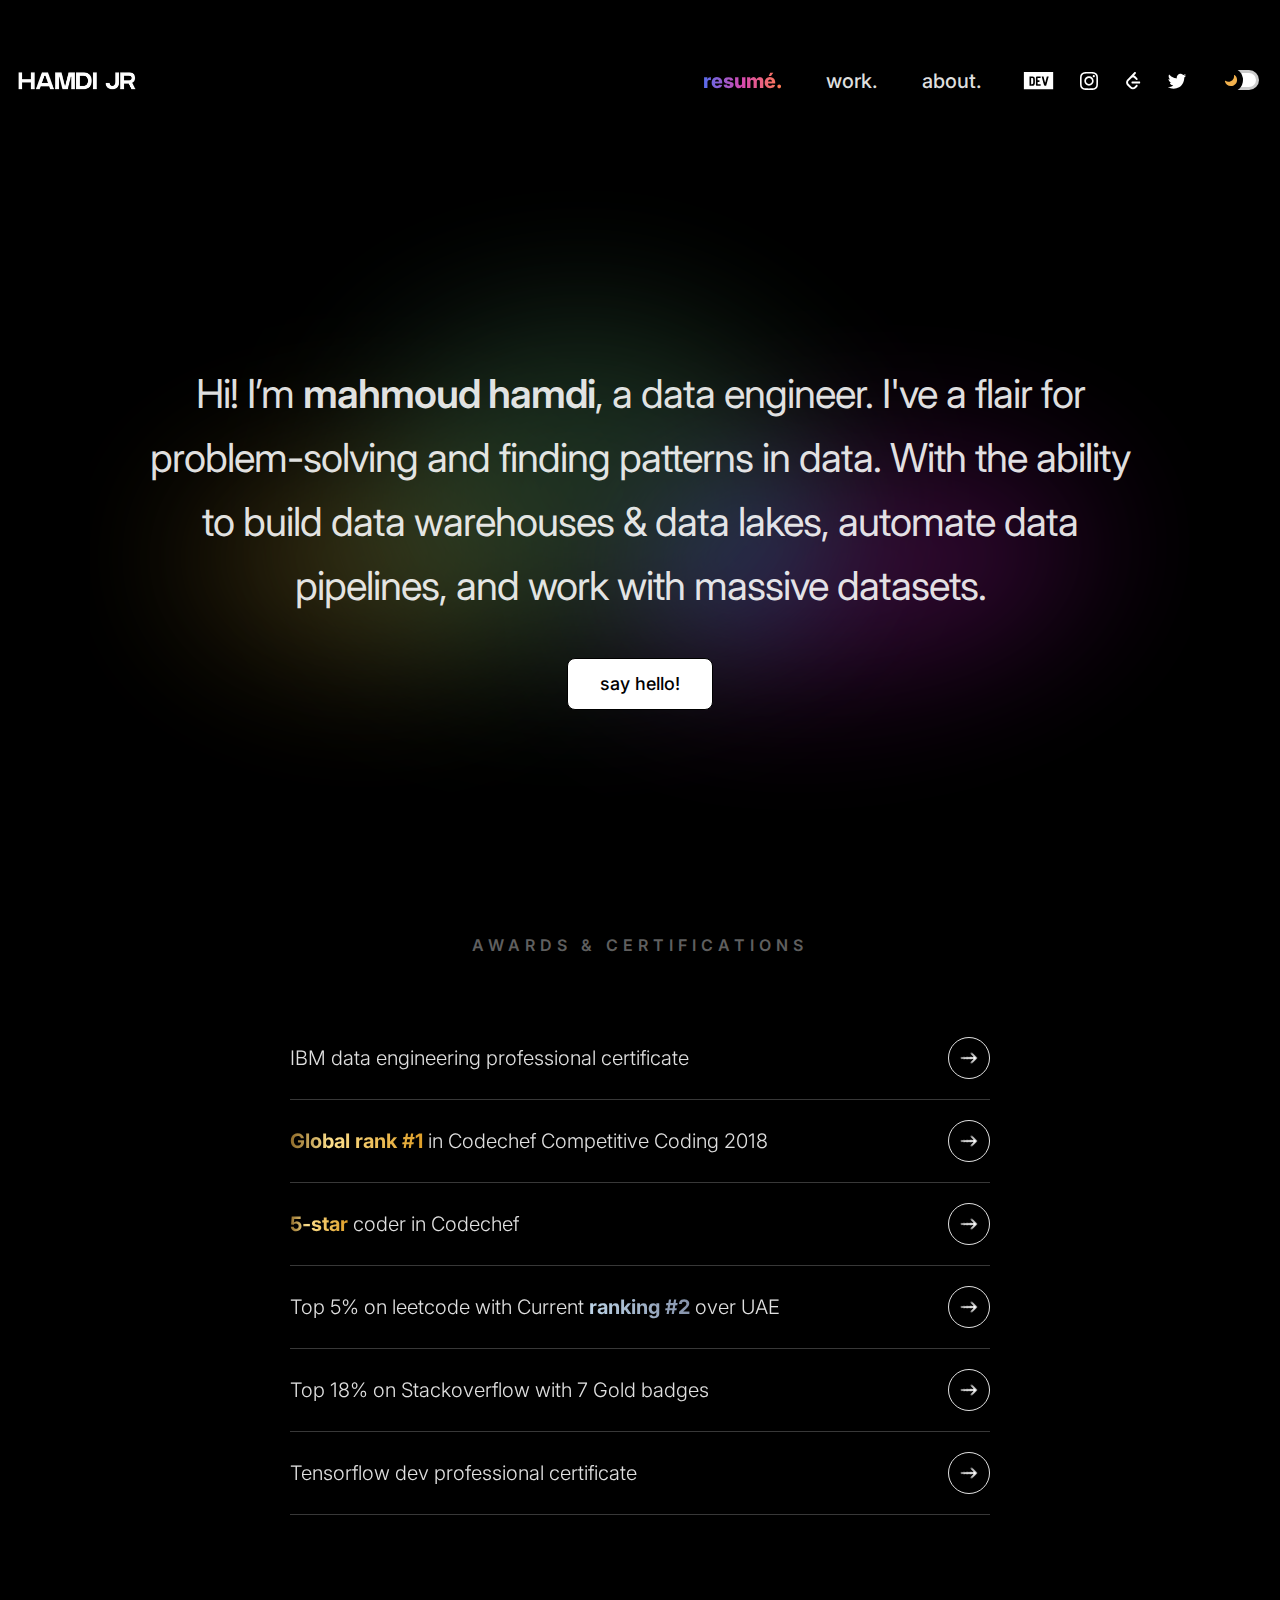
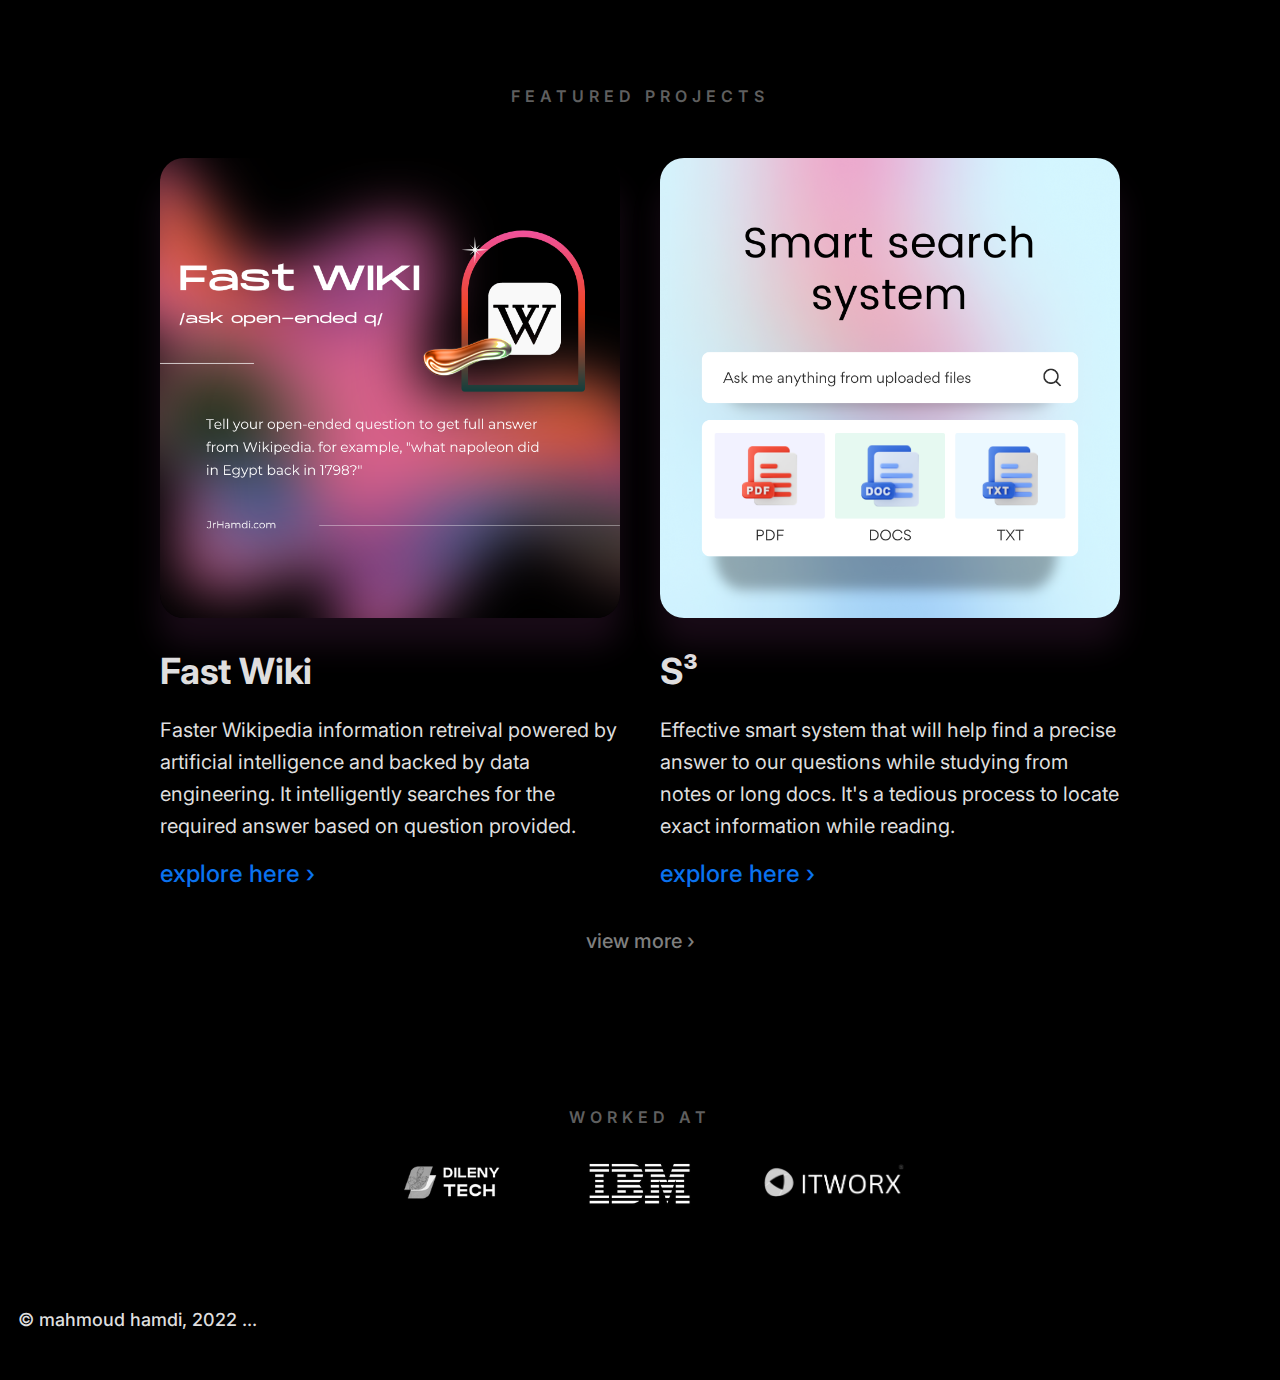
==== commit b6009be8: "Update index.html" ====
--- a/portfolio/index.html
+++ b/portfolio/index.html
@@ -2195,7 +2195,7 @@
                 <div class="list-item-wrapper">
                   <div class="list-item-header"
                     style="transform: translate3d(0%, 0px, 0px) scale3d(1, 1, 1) rotateX(0deg) rotateY(0deg) rotateZ(0deg) skew(0deg, 0deg); transform-style: preserve-3d;">
-                    Currently <span style="background-image: linear-gradient( to right, #8f6B29, #FDE08D 30%, #DF9F28);color:transparent;-webkit-background-clip:text;font-weight: bold;">ranking #1</span> over UAE in Codechef</div>
+                    <span style="background-image: linear-gradient( to right, #8f6B29, #FDE08D 30%, #DF9F28);color:transparent;-webkit-background-clip:text;font-weight: bold;">5-star</span> coder in Codechef</div>
                   <div class="icon-wrapper">
                     <div class="icon-circle"
                       style="transform: translate3d(0px, 0px, 0px) scale3d(1, 1, 1) rotateX(0deg) rotateY(0deg) rotateZ(0deg) skew(0deg, 0deg); transform-style: preserve-3d;">
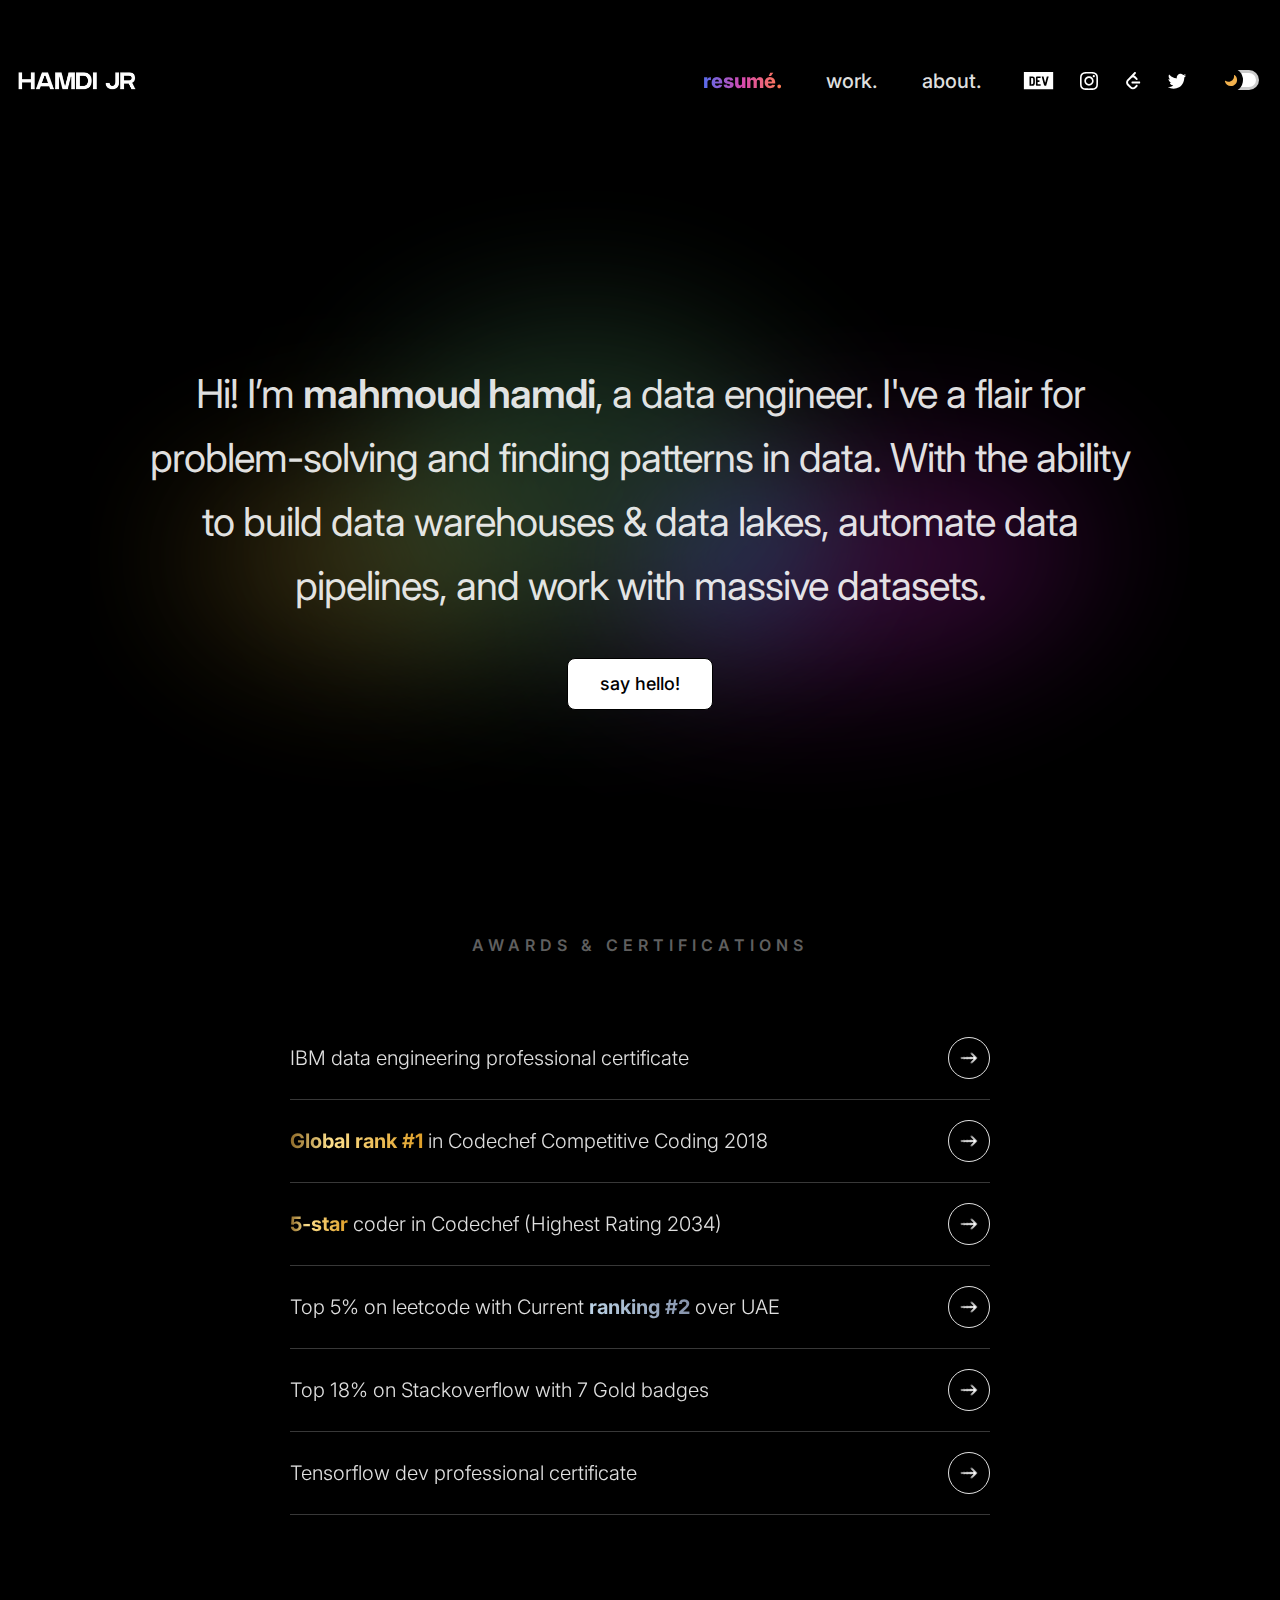
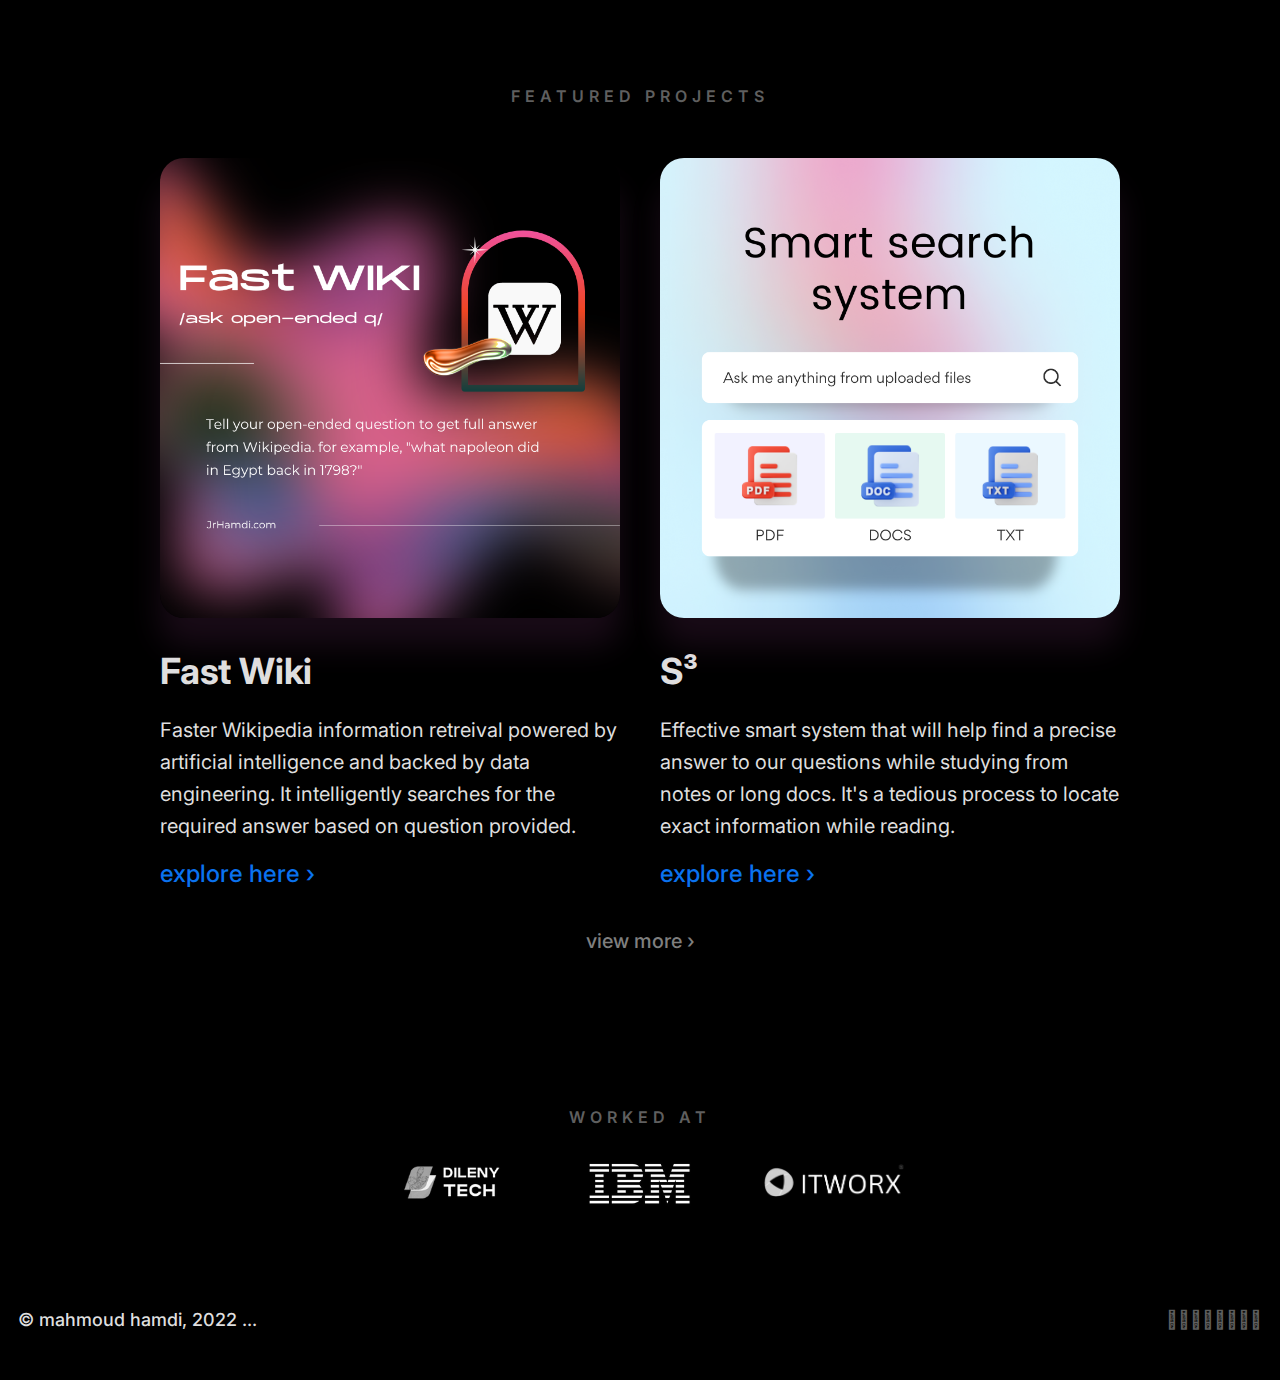
==== commit 45482015: "Update index.html" ====
--- a/portfolio/index.html
+++ b/portfolio/index.html
@@ -2195,7 +2195,7 @@
                 <div class="list-item-wrapper">
                   <div class="list-item-header"
                     style="transform: translate3d(0%, 0px, 0px) scale3d(1, 1, 1) rotateX(0deg) rotateY(0deg) rotateZ(0deg) skew(0deg, 0deg); transform-style: preserve-3d;">
-                    <span style="background-image: linear-gradient( to right, #8f6B29, #FDE08D 30%, #DF9F28);color:transparent;-webkit-background-clip:text;font-weight: bold;">5-star</span> coder in Codechef</div>
+                    <span style="background-image: linear-gradient( to right, #8f6B29, #FDE08D 30%, #DF9F28);color:transparent;-webkit-background-clip:text;font-weight: bold;">5-star</span> coder in Codechef (Highest Rating 2034)</div>
                   <div class="icon-wrapper">
                     <div class="icon-circle"
                       style="transform: translate3d(0px, 0px, 0px) scale3d(1, 1, 1) rotateX(0deg) rotateY(0deg) rotateZ(0deg) skew(0deg, 0deg); transform-style: preserve-3d;">
@@ -2355,7 +2355,7 @@
                   </h4>
                 </div>
                 <div class="quote">
-                  <h4></h4>
+                  <h4>𓄬𓄿𓇤𓇋𓇋𓈖𓎡𓇋</h4>
                 </div>
               </div>
             </div>
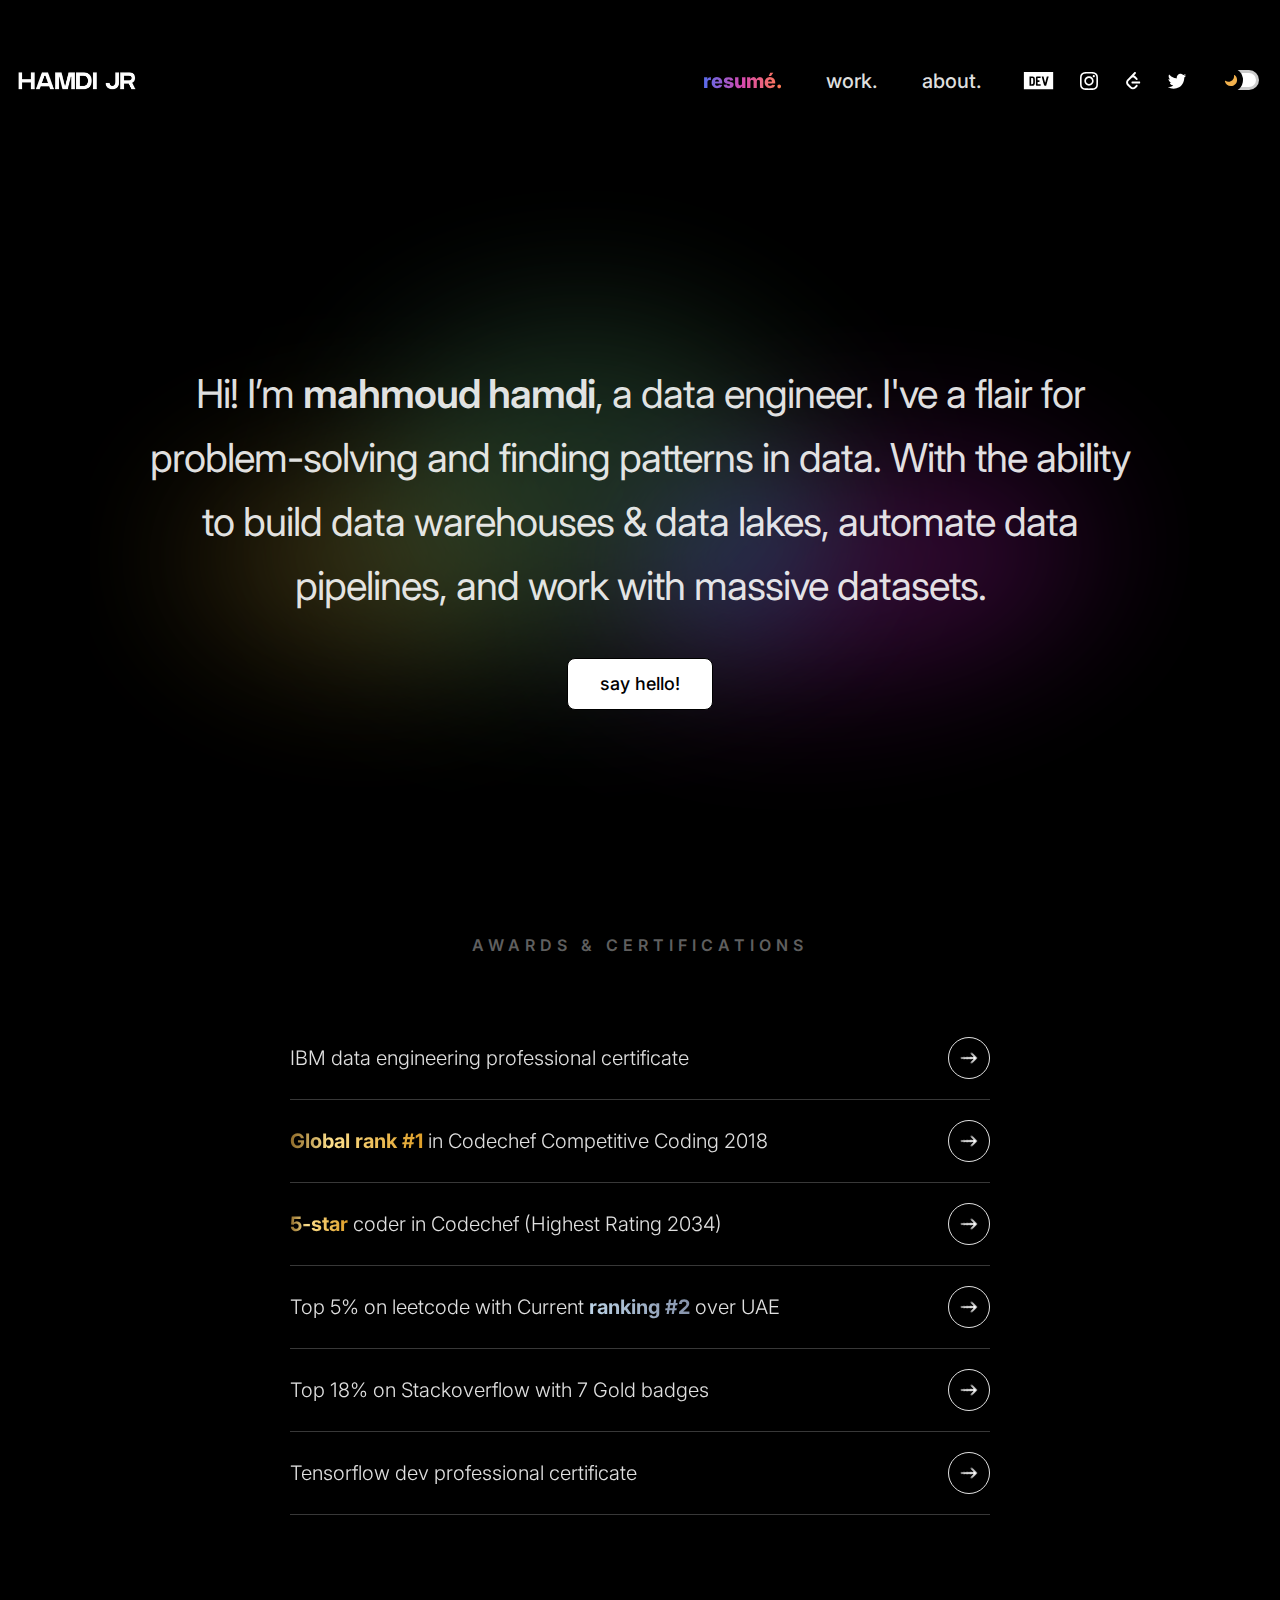
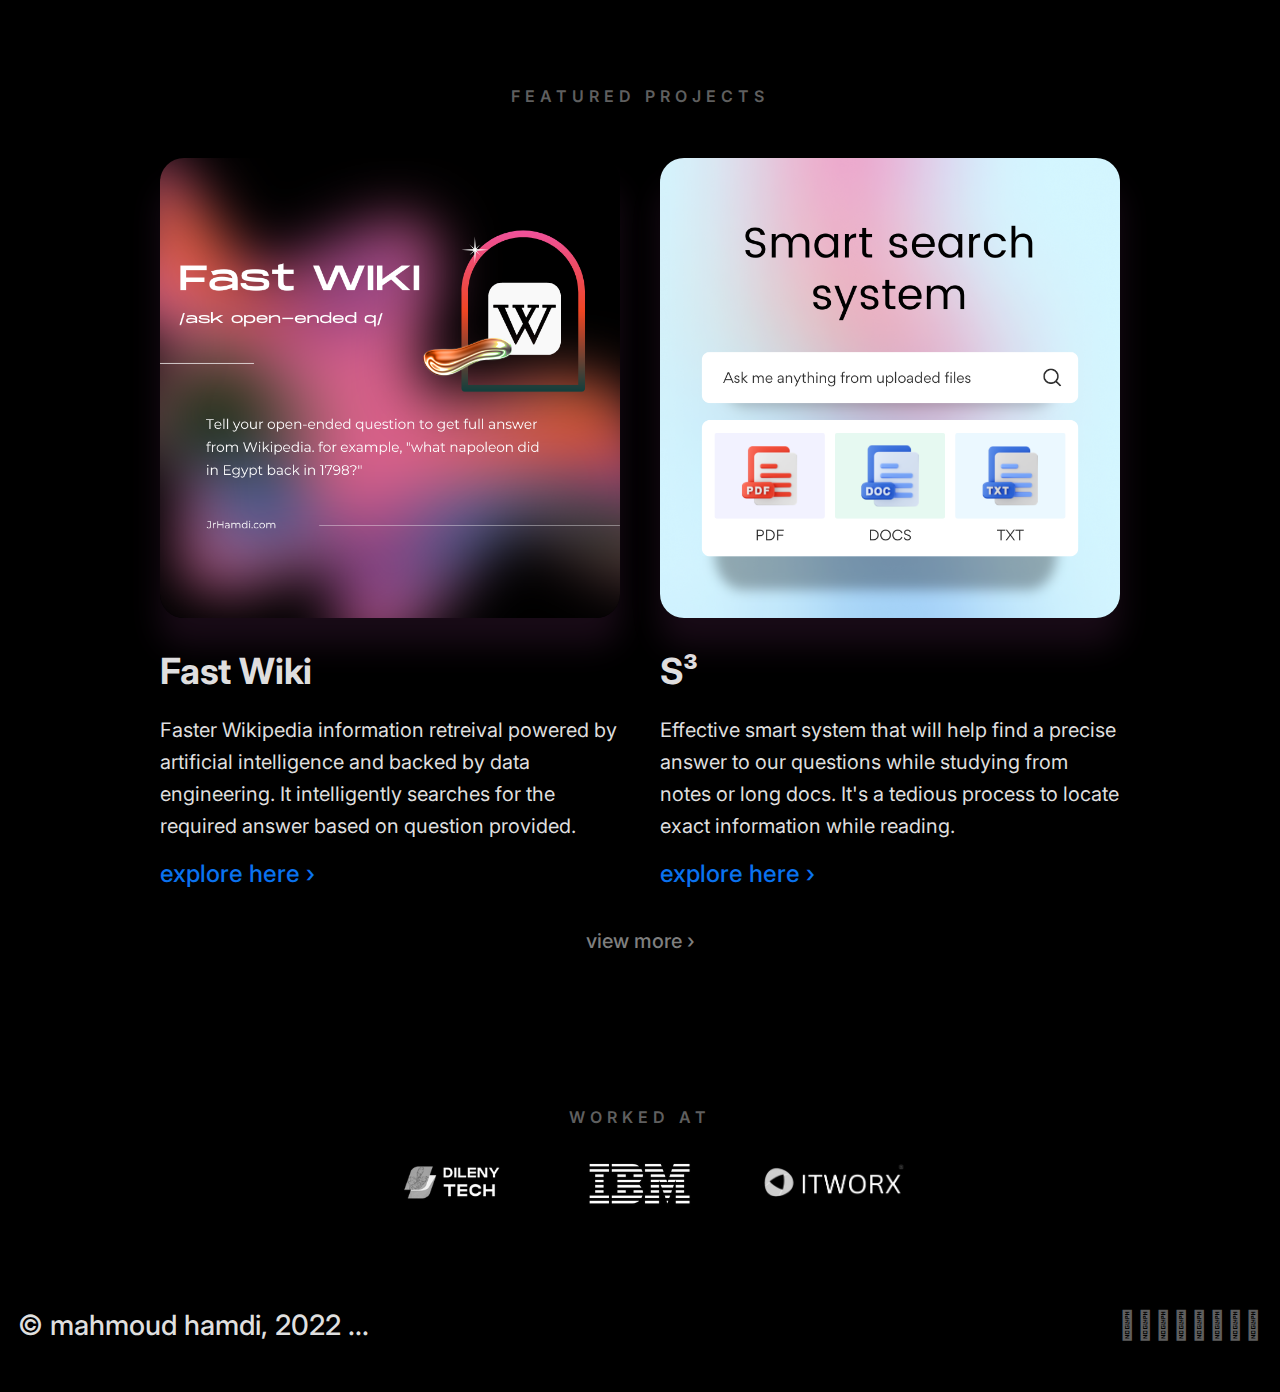
==== commit 6e306484: "Update index.html" ====
--- a/portfolio/index.html
+++ b/portfolio/index.html
@@ -881,7 +881,7 @@
     .footer-wrap .credit h4,
     .footer-wrap .quote h4 {
       font-weight: 500;
-      font-size: 18px
+      font-size: 28px
     }
 
     .footer-wrap .quote h4 {
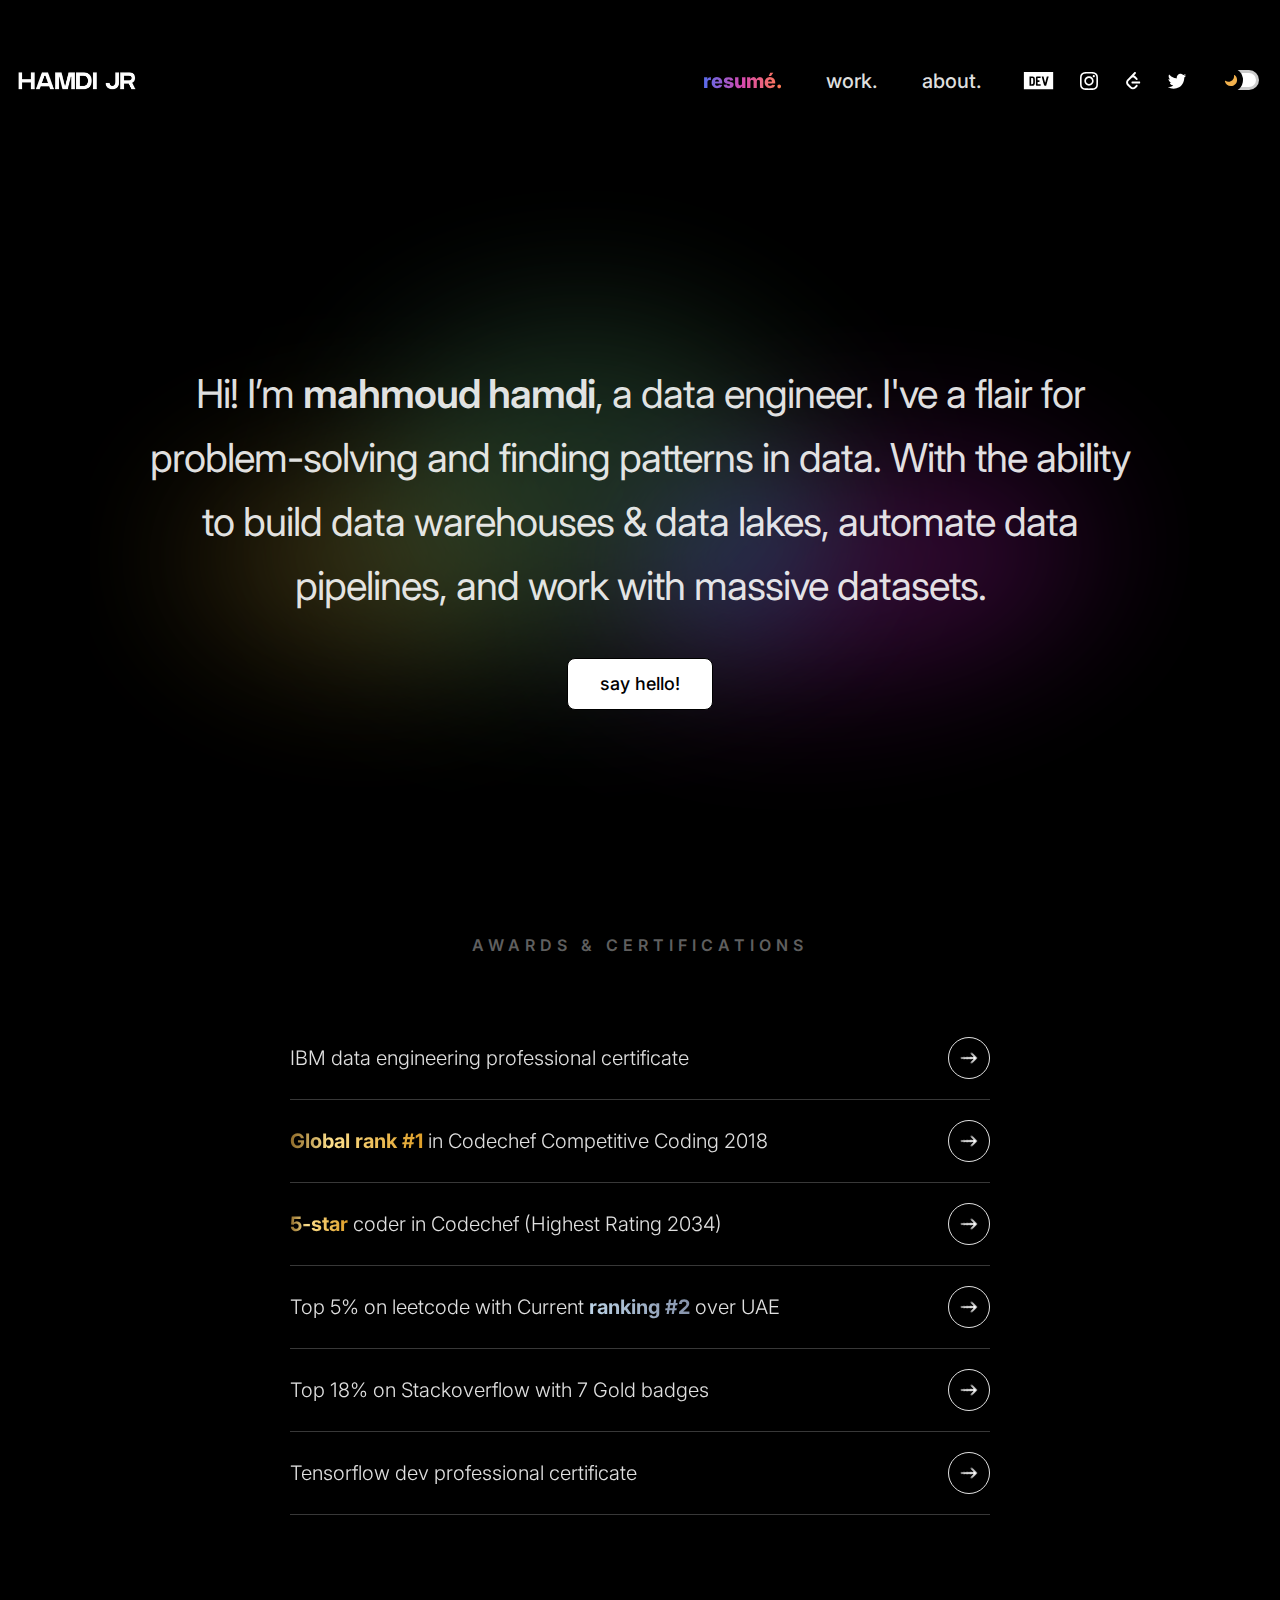
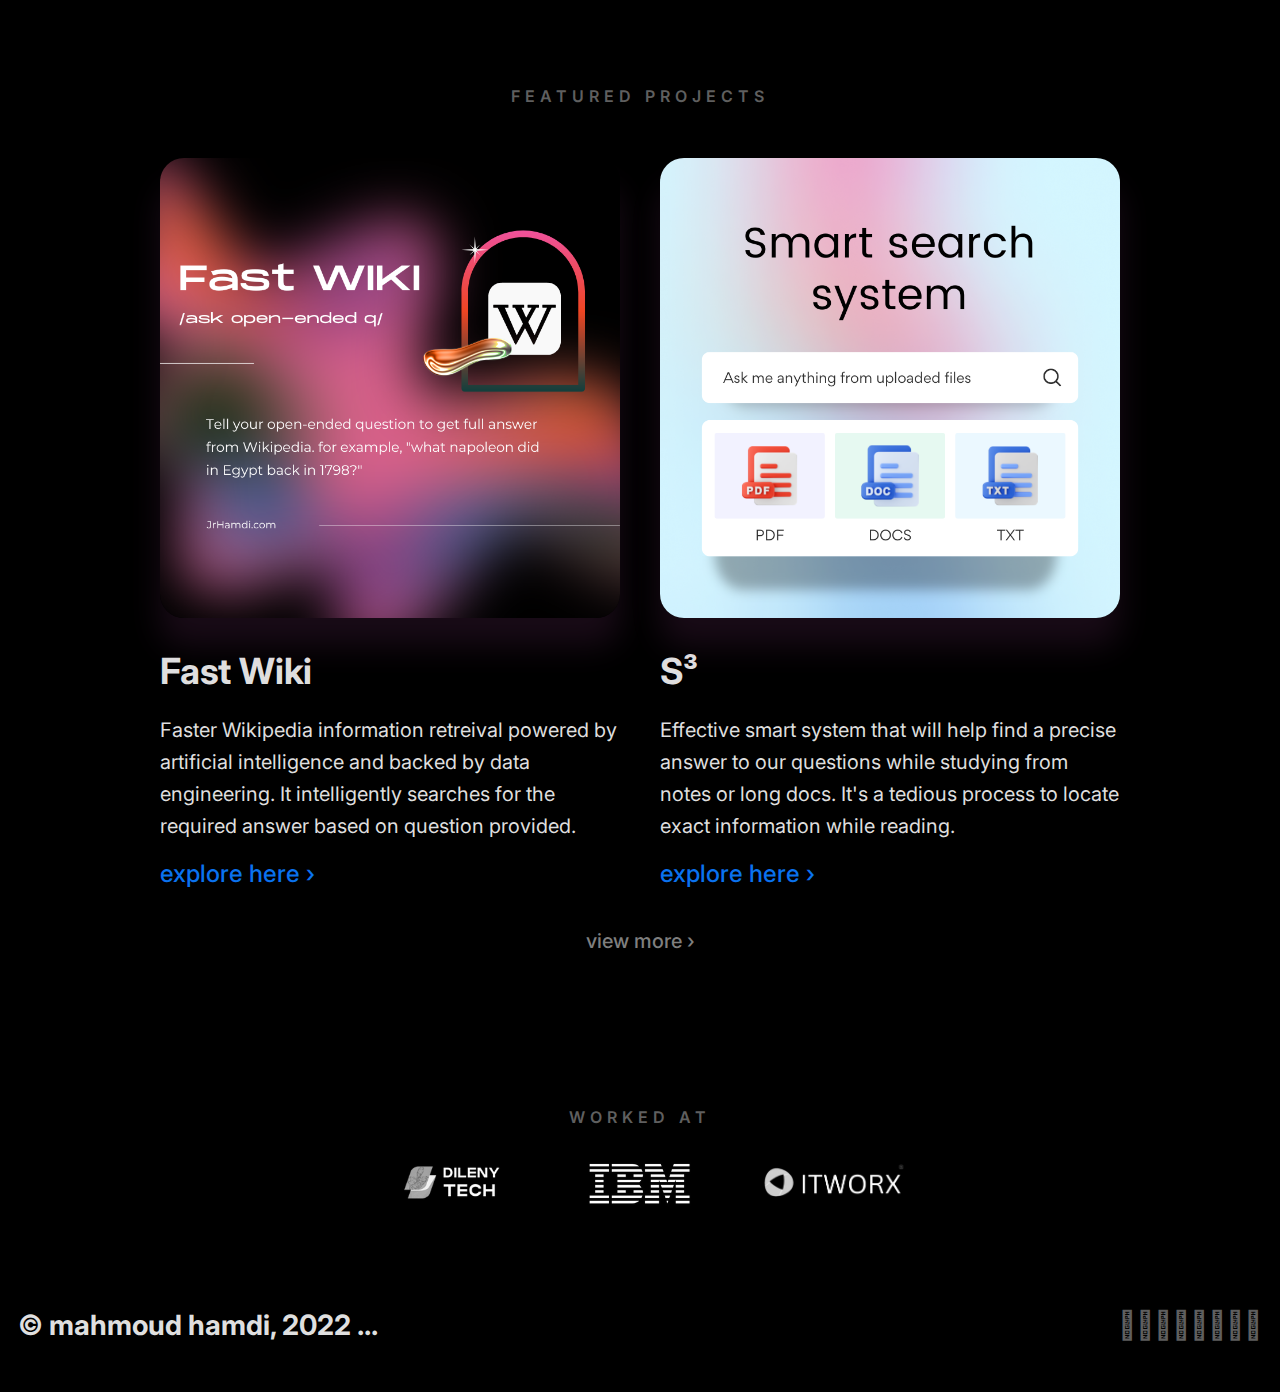
==== commit 0015ccaf: "Update index.html" ====
--- a/portfolio/index.html
+++ b/portfolio/index.html
@@ -880,7 +880,7 @@
 
     .footer-wrap .credit h4,
     .footer-wrap .quote h4 {
-      font-weight: 500;
+      font-weight: 700;
       font-size: 28px
     }
 
